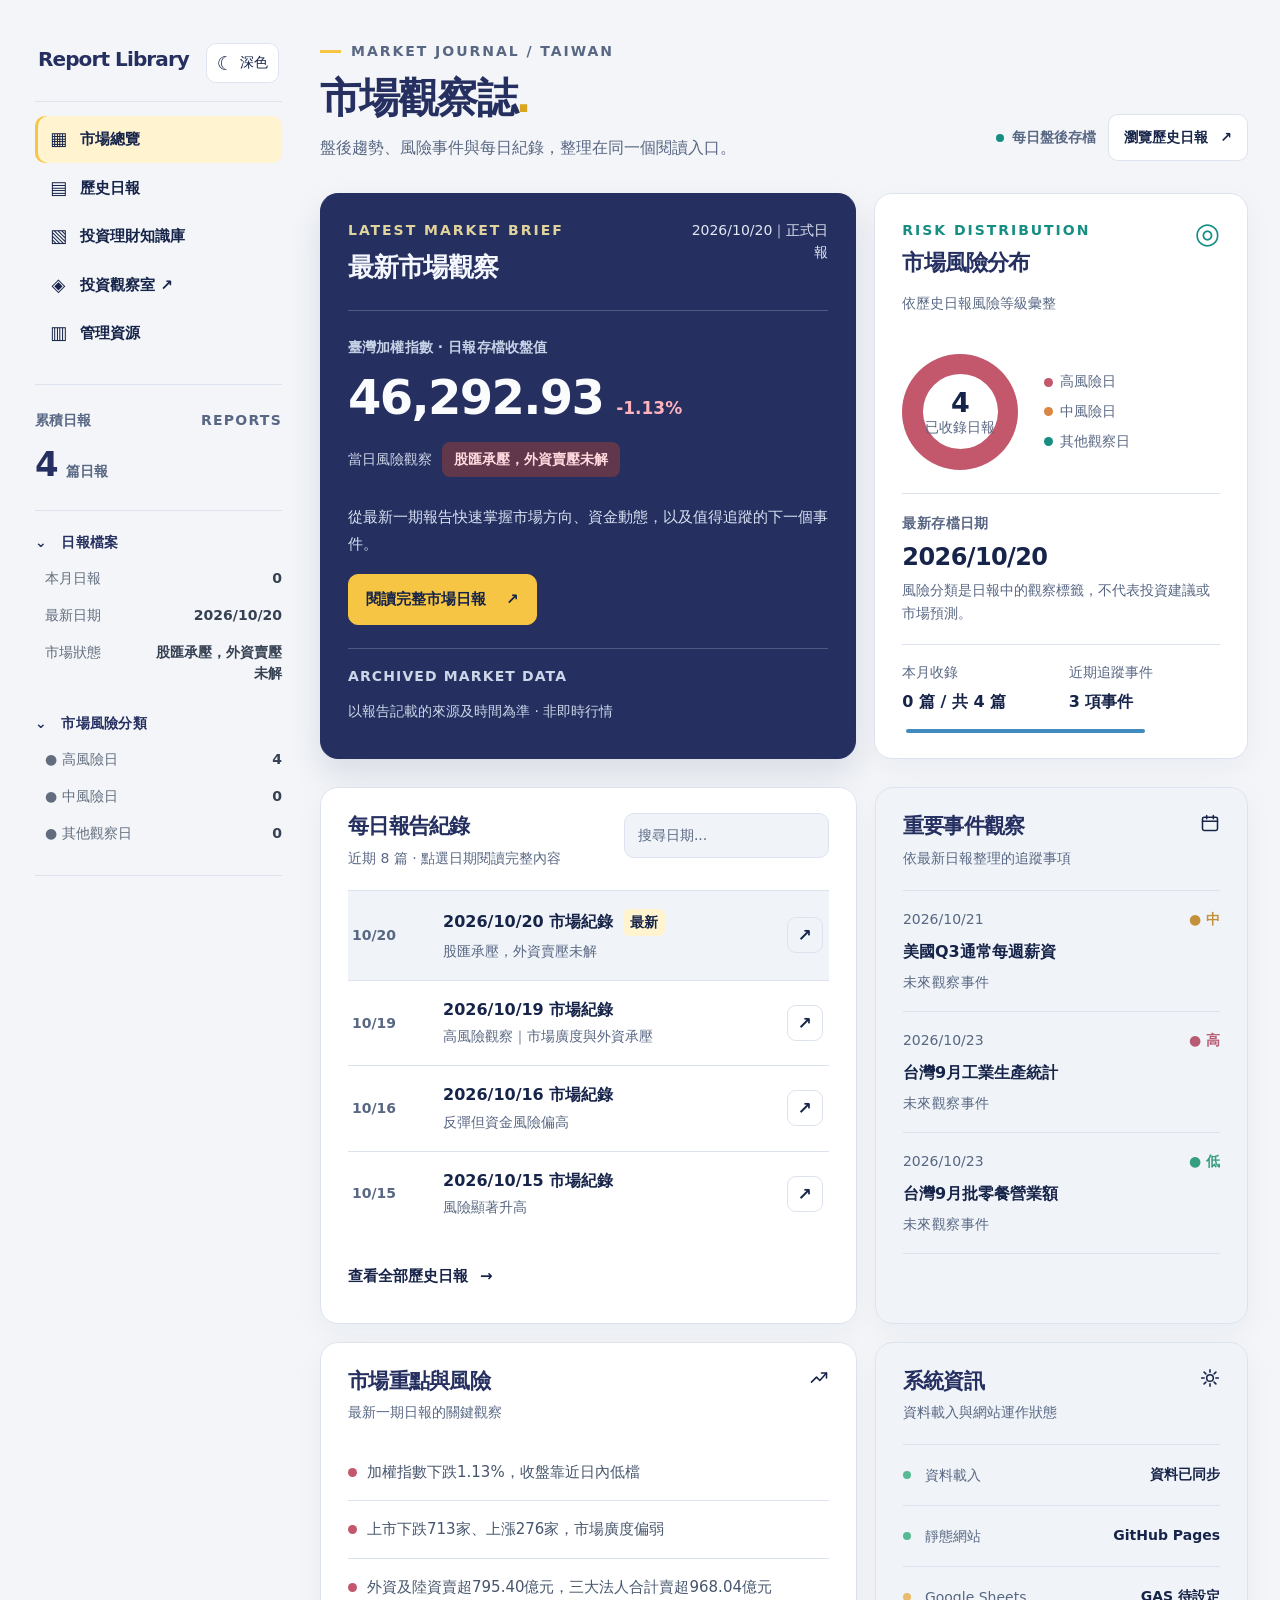
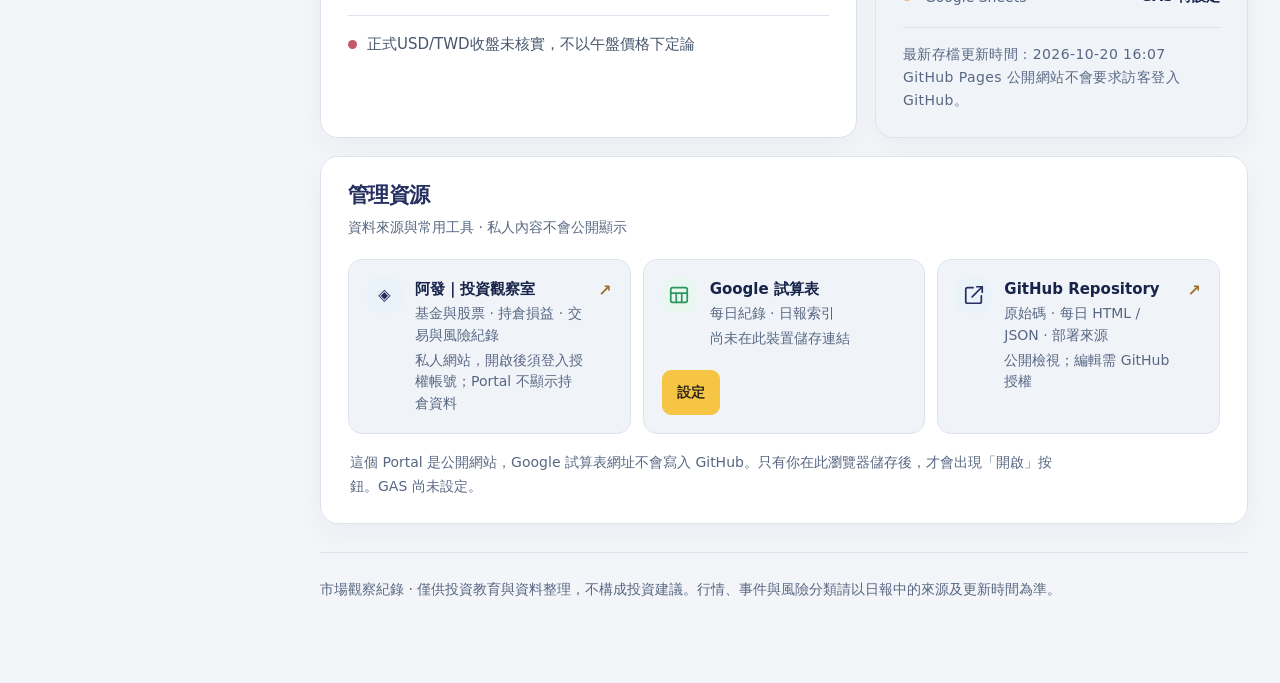
==== index.html @ 562a6d22 "design: refresh market portal homepage with Impeccable-inspired editorial UI" ====
<!doctype html>
<html lang="zh-Hant">
<head>
<meta charset="utf-8">
<meta name="viewport" content="width=device-width, initial-scale=1">
<meta name="theme-color" content="#F5F7FA">
<title>Market Journal｜市場觀察紀錄</title>
<meta name="description" content="每日市場資訊入口網站，快速閱讀最新日報、歷史市場紀錄、風險摘要與重要事件。">
<script src="./assets/theme.js"></script>
<link rel="stylesheet" href="./assets/dashboard.css">
<link rel="stylesheet" href="./assets/portal-impeccable.css">
</head>
<body>
<a class="skip-link" href="#dashboard">跳至主要內容</a>
<div class="page-wrap"><div class="shell">
  <nav class="rail" aria-label="主要導覽">
    <a class="brand-mark" href="./index.html" title="市場觀察紀錄" aria-label="返回入口首頁">↗</a>
    <div class="rail-links">
      <a class="current" href="#dashboard" title="總覽" aria-label="總覽"><svg class="ico" viewBox="0 0 24 24" aria-hidden="true"><rect x="3" y="3" width="7" height="7" rx="1"/><rect x="14" y="3" width="7" height="7" rx="1"/><rect x="3" y="14" width="7" height="7" rx="1"/><rect x="14" y="14" width="7" height="7" rx="1"/></svg></a>
      <a href="./archive.html" title="歷史日報" aria-label="歷史日報"><svg class="ico" viewBox="0 0 24 24" aria-hidden="true"><path d="M14 2H6a2 2 0 0 0-2 2v16a2 2 0 0 0 2 2h12a2 2 0 0 0 2-2V8Z"/><path d="M14 2v6h6M8 13h8M8 17h8"/></svg></a>
      <a href="./guide.html" title="投資理財知識庫" aria-label="投資理財知識庫"><svg class="ico" viewBox="0 0 24 24" aria-hidden="true"><path d="M12 7v14M3 18V5a2 2 0 0 1 2-2h3c1.6 0 3 .6 4 2 1-1.4 2.4-2 4-2h3a2 2 0 0 1 2 2v13h-5c-1.6 0-3 .6-4 2-1-1.4-2.4-2-4-2H3Z"/></svg></a>
      <a href="https://afa-investment-monitor.imeg0202.chatgpt.site" target="_blank" rel="noopener noreferrer" title="阿發｜投資觀察室（私人）" aria-label="管理資源"><svg class="ico" viewBox="0 0 24 24" aria-hidden="true"><rect x="3" y="4" width="18" height="16" rx="2"/><path d="M3 10h18M9 10v10M15 10v10"/></svg></a>
    </div>
    <div class="rail-end">
      <button type="button" class="theme-toggle" data-theme-toggle title="切換深色模式" aria-label="切換深色模式"><span class="theme-icon" aria-hidden="true">☾</span><span class="theme-label">深色</span></button>
    </div>
  </nav>
  <aside class="aside-card" aria-label="日報索引側欄">
    <div class="aside-header"><h2>Report Library</h2><button type="button" class="desktop-theme-toggle" data-theme-toggle aria-label="切換深色模式" title="切換深色模式"><span class="theme-icon" aria-hidden="true">☾</span><span class="theme-label">深色</span></button></div>
    <nav class="portal-aside-links" aria-label="入口快速導覽">
      <a href="./index.html" aria-current="page"><span aria-hidden="true">▦</span>市場總覽</a>
      <a href="./archive.html"><span aria-hidden="true">▤</span>歷史日報</a>
      <a href="./guide.html"><span aria-hidden="true">▧</span>投資理財知識庫</a>
      <a href="https://afa-investment-monitor.imeg0202.chatgpt.site" target="_blank" rel="noopener noreferrer"><span aria-hidden="true">◈</span>投資觀察室 ↗</a>
      <a href="#resources"><span aria-hidden="true">▥</span>管理資源</a>
    </nav>
    <div class="aside-kpi"><span>累積日報</span><span>REPORTS</span></div>
    <div class="aside-total"><span id="total-count">—</span><span class="aside-unit">篇日報</span></div>
    <hr class="line">
    <div class="tree-title">⌄　日報檔案</div>
    <div class="tree-sub"><span>本月日報</span><strong id="month-count">—</strong></div>
    <div class="tree-sub"><span>最新日期</span><strong id="last-report">—</strong></div>
    <div class="tree-sub"><span>市場狀態</span><strong id="risk-label">—</strong></div>
    <div class="tree-title">⌄　市場風險分類</div>
    <div class="tree-sub"><span>● 高風險日</span><strong id="high-count">—</strong></div>
    <div class="tree-sub"><span>● 中風險日</span><strong id="mid-count">—</strong></div>
    <div class="tree-sub"><span>● 其他觀察日</span><strong id="other-count">—</strong></div>

    <div class="aside-hint"><strong>閱讀提醒</strong><p>本站記錄每日盤後觀察，非即時報價。行情與事件請以報告註明的資料來源為準。</p></div>
  </aside>

  <main id="dashboard" class="content">
    <header class="content-top">
      <div class="page-intro">
        <div class="eyebrow"><span class="eyebrow-rule" aria-hidden="true"></span> MARKET JOURNAL / TAIWAN</div>
        <h1>市場觀察誌<span class="title-period" aria-hidden="true">.</span></h1>
        <p class="page-lede">盤後趨勢、風險事件與每日紀錄，整理在同一個閱讀入口。</p>
      </div>
      <div class="header-actions">
        <span class="archive-indicator"><span class="indicator-dot" aria-hidden="true"></span> 每日盤後存檔</span>
        <a class="header-archive" href="./archive.html">瀏覽歷史日報 <span aria-hidden="true">↗</span></a>
      </div>
    </header>
    <div class="summary-grid">
      <section class="panel top-panel feature-panel" aria-labelledby="heading-latest">
        <div class="feature-top">
          <div><div class="feature-kicker">LATEST MARKET BRIEF</div><h2 id="heading-latest">最新市場觀察</h2></div>
          <span class="feature-edition" id="snapshot-label">載入最新日報…</span>
        </div>
        <div class="feature-body">
          <div class="feature-market">
            <div class="snapshot-label">臺灣加權指數 · 日報存檔收盤值</div>
            <div class="index-line"><strong id="latest-taiex" class="num">—</strong><span id="latest-change" class="delta">—</span></div>
            <div class="feature-risk-row"><span class="feature-caption">當日風險觀察</span><span id="latest-risk" class="pill grey">載入中</span></div>
          </div>
          <div class="feature-action">
            <p class="feature-copy">從最新一期報告快速掌握市場方向、資金動態，以及值得追蹤的下一個事件。</p>
            <a id="latest-report-link" class="cta" href="./reports/2026-10-20.html">閱讀完整市場日報 <span aria-hidden="true">↗</span></a>
          </div>
        </div>
        <div class="feature-footer"><span>ARCHIVED MARKET DATA</span><span>以報告記載的來源及時間為準 · 非即時行情</span></div>
      </section>
      <section class="panel top-panel pulse-panel" aria-labelledby="heading-pulse">
        <div class="panel-top-row">
          <div><div class="section-kicker">RISK DISTRIBUTION</div><h2 id="heading-pulse">市場風險分布</h2><p class="panel-sub">依歷史日報風險等級彙整</p></div>
          <span class="pulse-symbol" aria-hidden="true">◎</span>
        </div>
        <div class="overview-layout">
          <div class="donut-container">
            <div id="donut" class="donut" role="img" aria-label="市場風險比例圓環圖"><div class="donut-hole"><span id="donut-total" class="donut-number">—</span><span class="donut-note">已收錄日報</span></div></div>
            <div class="legend">
              <div class="legend-item"><span class="dot d-high"></span> 高風險日</div>
              <div class="legend-item"><span class="dot d-medium"></span> 中風險日</div>
              <div class="legend-item"><span class="dot d-other"></span> 其他觀察日</div>
            </div>
          </div>
          <div class="overview-stat">
            <span class="small-label">最新存檔日期</span>
            <div class="stat-big" id="latest-date">—</div>
            <p class="stat-description">風險分類是日報中的觀察標籤，不代表投資建議或市場預測。</p>
          </div>
        </div>
        <div class="pulse-bottom">
          <div><span>本月收錄</span><strong id="month-count-foot">—</strong></div>
          <div><span>近期追蹤事件</span><strong id="event-count">—</strong></div>
        </div>
        <div class="visual-only-progress" aria-hidden="true"><span id="month-progress"></span><span id="event-progress"></span></div>
      </section>
    </div>
    <div class="section-grid">
      <section class="panel" id="history" aria-labelledby="heading-records">
        <div class="cards-title"><div><h2 id="heading-records">每日報告紀錄</h2><div class="panel-sub">近期 8 篇 · 點選日期閱讀完整內容</div></div><input id="search-report" class="search" type="search" placeholder="搜尋日期..." aria-label="搜尋日報"></div>
        <div id="records" class="records"><p class="empty">正在載入每日紀錄…</p></div>
        <a class="view-all-link" href="./archive.html">查看全部歷史日報 <span aria-hidden="true">→</span></a>
      </section>
      <section class="panel" id="events" aria-labelledby="heading-events">
        <div class="cards-title"><div><h2 id="heading-events">重要事件觀察</h2><div class="panel-sub">依最新日報整理的追蹤事項</div></div><svg class="ico" viewBox="0 0 24 24" aria-hidden="true"><rect x="3" y="5" width="18" height="16" rx="2"/><path d="M16 3v4M8 3v4M3 10h18"/></svg></div>
        <div id="event-list" class="event-cards"><p class="empty">載入事件日曆中...</p></div>
      </section>
    </div>
    <div class="section-grid">
      <section class="panel" id="risks">
        <div class="cards-title"><div><h2>市場重點與風險</h2><div class="panel-sub">最新一期日報的關鍵觀察</div></div><svg class="ico" viewBox="0 0 24 24" aria-hidden="true"><path d="M3 17l6-6 4 4 8-9"/><path d="M15 6h6v6"/></svg></div>
        <ul class="risk-list" id="risk-list"><li><span class="bullet"></span><span>正在載入今日觀察...</span></li></ul>
        
      </section>
      <section class="panel" id="system">
        <div class="cards-title"><div><h2>系統資訊</h2><div class="panel-sub">資料載入與網站運作狀態</div></div><svg class="ico" viewBox="0 0 24 24" aria-hidden="true"><circle cx="12" cy="12" r="4"/><path d="M12 2v3M12 19v3M4.9 4.9l2.2 2.2M16.9 16.9l2.2 2.2M2 12h3M19 12h3M4.9 19.1l2.2-2.2M16.9 7.1l2.2-2.2"/></svg></div>
        <div class="sys-card">
          <div class="sys-item"><span class="status-dot warn" id="status-dot"></span><span>資料載入</span><strong id="feed-status">連線中</strong></div>
          <div class="sys-item"><span class="status-dot"></span><span>靜態網站</span><strong>GitHub Pages</strong></div>
          <div class="sys-item"><span class="status-dot warn"></span><span>Google Sheets</span><strong>GAS 待設定</strong></div>
        </div>
        <p class="small-label" style="margin:15px 0 0">最新存檔更新時間：<span id="data-asof">—</span><br>GitHub Pages 公開網站不會要求訪客登入 GitHub。</p>
      </section>
    </div>
    <section class="panel resources-panel" id="resources" aria-labelledby="heading-resources">
      <div class="cards-title">
        <div><h2 id="heading-resources">管理資源</h2><div class="panel-sub">資料來源與常用工具 · 私人內容不會公開顯示</div></div>
      </div>
      <div class="resource-grid">
        <a class="resource-item" href="https://afa-investment-monitor.imeg0202.chatgpt.site" target="_blank" rel="noopener noreferrer" aria-label="開啟阿發投資觀察室，私人網站需登入">
          <span class="resource-mark github-mark" aria-hidden="true">◈</span>
          <span class="resource-body"><strong>阿發｜投資觀察室</strong><small>基金與股票 · 持倉損益 · 交易與風險紀錄</small><em>私人網站，開啟後須登入授權帳號；Portal 不顯示持倉資料</em></span>
          <span class="resource-arrow" aria-hidden="true">↗</span>
        </a>
        <div class="resource-item sheet-resource">
          <span class="resource-mark sheet-mark"><svg class="ico" viewBox="0 0 24 24" aria-hidden="true"><rect x="3" y="4" width="18" height="16" rx="2"/><path d="M3 10h18M9 10v10M15 10v10"/></svg></span>
          <span class="resource-body"><strong>Google 試算表</strong><small>每日紀錄 · 日報索引</small><em id="sheet-state">尚未在此裝置儲存連結</em></span>
          <span class="resource-commands">
            <a id="sheet-open" href="#" class="resource-btn" target="_blank" rel="noopener noreferrer" hidden>開啟 ↗</a>
            <button type="button" id="sheet-setup" class="resource-btn resource-btn-light" aria-controls="sheet-settings" aria-expanded="false">設定</button>
          </span>
        </div>
        <a class="resource-item" href="https://github.com/imegh0202/tw-stock-daily" target="_blank" rel="noopener noreferrer">
          <span class="resource-mark github-mark"><svg class="ico" viewBox="0 0 24 24" aria-hidden="true"><path d="M15 3h6v6M10 14L21 3"/><path d="M20 13v6a2 2 0 0 1-2 2H5a2 2 0 0 1-2-2V6a2 2 0 0 1 2-2h6"/></svg></span>
          <span class="resource-body"><strong>GitHub Repository</strong><small>原始碼 · 每日 HTML / JSON · 部署來源</small><em>公開檢視；編輯需 GitHub 授權</em></span>
          <span class="resource-arrow">↗</span>
        </a>
      </div>
      <div class="resource-form" id="sheet-settings" hidden>
        <label for="sheet-link-input">Google 試算表連結</label>
        <input type="url" id="sheet-link-input" placeholder="貼上 https://docs.google.com/spreadsheets/d/..." autocomplete="off" inputmode="url">
        <div class="resource-form-actions">
          <button type="button" id="sheet-save">儲存到此瀏覽器</button>
          <button type="button" id="sheet-clear">清除此裝置的連結</button>
        </div>
        <p id="sheet-message" role="status">連結只保存在此瀏覽器，不寫入 GitHub；其他裝置需自行設定。</p>
      </div>
      <p class="resource-note">這個 Portal 是公開網站，Google 試算表網址不會寫入 GitHub。只有你在此瀏覽器儲存後，才會出現「開啟」按鈕。GAS 尚未設定。</p>
    </section>
    <footer class="foot">市場觀察紀錄 · 僅供投資教育與資料整理，不構成投資建議。行情、事件與風險分類請以日報中的來源及更新時間為準。</footer>
  </main>
</div></div>
<script src="./assets/dashboard.js" defer></script>
</body></html>
---- assets/dashboard.css ----
:root{color-scheme:light;--page:#f3f5f8;--card:#fff;--border:#e6e9ef;--text:#263047;--muted:#7b8798;--accent:#F6C543;--accent-soft:#FFF4CF;--mint:#b9e8cf;--blue:#83ced9;--gold:#e8bb76;--red:#b75b73;--shadow:0 2px 10px rgba(32,43,66,.035)}
*{box-sizing:border-box}
html{scroll-behavior:smooth}
body{margin:0;background:var(--page);color:var(--text);font-family:Inter,"Noto Sans TC","PingFang TC","Microsoft JhengHei",system-ui,sans-serif;font-size:14px;line-height:1.55}
a{text-decoration:none;color:inherit}button,input{font:inherit}button{cursor:pointer}
.page-wrap{max-width:1600px;margin:0 auto;min-height:100vh;background:#f4f6f8;border-left:1px solid #e9edf2;border-right:1px solid #e9edf2}
.shell{min-height:100vh;display:grid;grid-template-columns:62px 260px minmax(0,1fr);gap:16px;padding:16px 20px 22px 0}
.rail{position:sticky;top:16px;align-self:start;height:calc(100vh - 32px);background:#fff;border-right:1px solid var(--border);display:flex;align-items:center;flex-direction:column;padding:4px 0 14px;gap:20px}
.brand-mark{background:#F6C543;width:36px;height:36px;border-radius:9px;display:grid;place-items:center;color:#fff;font-size:24px;font-weight:800;box-shadow:0 5px 15px rgba(246,197,67,.21)}
.rail-links{display:flex;flex-direction:column;gap:8px;width:100%;align-items:center}
.rail-links a,.rail-end a{width:38px;height:38px;border-radius:9px;display:flex;align-items:center;justify-content:center;color:#7c8797;transition:.17s}
.rail-links a:hover,.rail-end a:hover{background:#FFF5D8;color:var(--accent-ink)}
.rail-links a.current{background:var(--accent-soft);color:var(--accent-ink);border-left:3px solid var(--accent);border-radius:0 9px 9px 0}
.rail-end{margin-top:auto}
.ico{width:20px;height:20px;stroke:currentColor;fill:none;stroke-width:1.85;stroke-linecap:round;stroke-linejoin:round}
.aside-card,.panel{background:var(--card);border:1px solid var(--border);border-radius:16px;box-shadow:var(--shadow)}
.aside-card{padding:23px 20px;min-width:0;align-self:start;position:sticky;top:16px;min-height:calc(100vh - 38px)}
.aside-header{display:flex;align-items:center;justify-content:space-between;margin-bottom:20px}
.aside-header h2{font-size:19px;font-weight:650;margin:0;letter-spacing:-.5px}
.mini-action{color:var(--accent-ink);display:flex;gap:5px;align-items:center;font-size:14px;font-weight:750}
.mini-action svg{width:15px;height:15px}
.aside-kpi{display:flex;justify-content:space-between;align-items:baseline;font-size:14px;font-weight:750;margin-bottom:8px}
.aside-total{font-size:24px;font-weight:780;letter-spacing:-.6px;margin:0 0 16px}
.line{border:0;border-top:1px solid #eff1f4;margin:16px 0}
.tree-title{font-size:14px;font-weight:760;margin:16px 0 9px;display:flex;align-items:center;gap:7px}
.tree-sub{display:flex;align-items:center;justify-content:space-between;color:#616d7e;font-size:14px;padding:6px 0 6px 15px;gap:7px}
.tree-sub strong{font-size:14px;color:#364153;font-weight:650}
.tree-secondary{color:#8b96a5}
.aside-hint{margin-top:22px;background:#f8f9fe;border:1px solid #ebecf6;border-radius:11px;padding:14px;font-size:14px}
.aside-hint strong{display:block;margin-bottom:5px}
.aside-hint p{margin:0 0 10px;color:var(--muted)}
.aside-hint a{color:var(--accent-ink);font-weight:730}
.small-label{font-size:14px;color:var(--muted);letter-spacing:.03em}
.content{min-width:0;max-width:1250px;padding:2px 0 35px}
.content-top{display:flex;align-items:center;justify-content:space-between;gap:10px;margin-bottom:15px;flex-wrap:wrap}
.eyebrow{font-size:14px;color:var(--muted);font-weight:600}
.content-top h1{margin:3px 0 0;font-size:24px;font-weight:710;letter-spacing:-.75px;line-height:1.15}
.top-tools{display:flex;gap:9px;align-items:center}
.top-tools a{border:1px solid var(--border);background:white;border-radius:10px;padding:8px 12px;color:#48536a;font-weight:650;font-size:14px}
.top-tools .primary-link{background:var(--accent);border-color:var(--accent-ink);color:white}
.panel{padding:20px;min-width:0}
.panel h2{font-size:18px;margin:0 0 3px;line-height:1.3;font-weight:680;letter-spacing:-.3px}
.panel-sub{font-size:14px;color:var(--muted)}
.top-panel{min-height:256px}
.overview-layout{display:grid;grid-template-columns:minmax(0,1fr) minmax(235px,.9fr);gap:18px;align-items:center;margin-top:18px}
.donut-container{display:flex;align-items:center;justify-content:center;gap:20px}
.donut{width:142px;height:142px;flex:0 0 142px;border-radius:50%;background:conic-gradient(var(--risk-high) 0 0%,var(--risk-other) 0 100%);display:grid;place-items:center}
.donut-hole{width:91px;height:91px;border-radius:50%;background:#fff;display:grid;place-content:center;text-align:center}
.donut-number{font-size:25px;font-weight:780;line-height:1.2}
.donut-note{font-size:14px;color:var(--muted)}
.legend{display:flex;flex-direction:column;gap:10px;min-width:100px}
.legend-item{font-size:14px;color:#606b7f;display:flex;align-items:center;gap:7px}
.dot{width:9px;height:9px;border-radius:100%;display:inline-block;flex:none}
.d-high{background:var(--risk-high)}.d-other{background:var(--risk-other)}.d-medium{background:var(--risk-mid)}
.overview-stat{border-left:1px solid var(--border);padding-left:22px}
.overview-stat .small-label{font-weight:650}
.stat-big{font-weight:790;font-size:34px;line-height:1.27;letter-spacing:-.6px;margin:7px 0}
.stat-description{color:#546176;font-size:14px;margin-bottom:13px}
.pill{display:inline-flex;align-items:center;gap:5px;padding:5px 10px;border-radius:999px;background:#FFF5D8;color:#645018;font-size:14px;font-weight:700}
.pill.red{background:#fff0f1;color:#a84b65}.pill.yellow{background:#fff8e9;color:#a07525}.pill.green{background:#edf9f2;color:#348459}.pill.grey{background:#f1f3f5;color:#697586}
.panel-top-row{display:flex;justify-content:space-between;align-items:flex-start;gap:12px}
.bare-link{color:var(--accent-ink);font-weight:750;font-size:14px}
.summary-grid{display:grid;grid-template-columns:minmax(0,1.65fr) minmax(275px,1fr);gap:14px;margin-bottom:14px}
.section-grid{display:grid;grid-template-columns:minmax(0,1.15fr) minmax(300px,.85fr);gap:14px;margin-bottom:14px}
.snapshot{display:flex;align-items:end;justify-content:space-between;gap:12px;margin:18px 0 16px}
.snapshot-label{font-size:14px;color:#59667c;font-weight:750}
.snapshot .num{font-size:clamp(27px,3.2vw,43px);font-weight:790;letter-spacing:-.8px;line-height:1.1;margin:7px 0}
.snapshot .delta{font-size:14px;color:#ba5668;font-weight:720}
.snapshot .delta.up{color:#159d7b}
.latest-cta{display:flex;flex-direction:column;align-items:flex-end;gap:9px}
.cta{display:inline-flex;justify-content:center;align-items:center;gap:9px;background:var(--accent);color:#fff;border-radius:9px;padding:10px 15px;font-weight:760;font-size:14px;white-space:nowrap}
.cta:hover{background:#E6B332}
.ghost-link{font-size:14px;color:var(--muted)}
.quick-card{background:#fcfdfe;border:1px solid #eceff4;border-radius:10px;padding:13px}
.quick-card h3{font-size:14px;margin:0 0 6px;font-weight:780}
.quick-card .q-detail{font-size:14px;color:#5e6d80;margin:0}
.progress{width:100%;height:11px;border-radius:8px;overflow:hidden;background:#e6eef4;margin:13px 0 6px}
.progress > div{background:var(--blue);height:100%;border-radius:8px;width:0;transition:width .4s}
.progress.event>div{background:var(--info)}
.quick-foot{font-size:14px;color:var(--muted);text-align:right}
.quick-grid{display:grid;grid-template-columns:1fr 1fr;gap:11px;margin:18px 0}
.cards-title{display:flex;align-items:center;justify-content:space-between;gap:6px;margin-bottom:14px}
.cards-title h2{margin:0}
.event-cards{display:grid;grid-template-columns:1fr 1fr;gap:9px}
.event{border:1px solid #e9ecf0;border-radius:10px;padding:11px;min-height:114px}
.event-header{display:flex;justify-content:space-between;align-items:center;font-size:14px;color:var(--muted);gap:5px}
.event h3{font-size:14px;line-height:1.4;margin:11px 0 5px;font-weight:750}
.event-priority{font-size:14px;font-weight:700}
.event-priority.high{color:var(--red)}.event-priority.medium{color:#c3913c}.event-priority.low{color:#369e80}
.records{display:flex;flex-direction:column}
.record{display:grid;grid-template-columns:94px minmax(0,1fr) auto;align-items:center;gap:12px;padding:12px 0;border-bottom:1px solid #eef0f4}
.record:last-child{border:0}
.record-date{font-size:14px;color:#6d778a}
.record h3{font-size:14px;margin:0 0 3px;font-weight:760}
.record p{font-size:14px;margin:0;color:var(--muted)}
.record a{background:#FFF5D8;color:var(--accent-ink);padding:7px 10px;border-radius:7px;font-size:14px;font-weight:740;white-space:nowrap}
.record a:hover{background:#E4EEF7}
.search{border:1px solid #e5e9ee;border-radius:9px;background:#f9fafc;padding:9px 12px;max-width:220px;width:100%;font-size:14px}
.risk-list{list-style:none;padding:0;margin:16px 0 0}
.risk-list li{display:flex;gap:10px;margin:0;padding:11px 0;border-top:1px solid #edf0f4;font-size:14px;color:#47566d}
.risk-list li:first-child{border-top:0}
.risk-list .bullet{width:9px;height:9px;background:var(--accent);border-radius:50%;margin-top:6px;flex:none}
.sys-card{display:grid;grid-template-columns:repeat(3,1fr);gap:12px}
.sys-item{border:1px solid #e9edf2;border-radius:10px;padding:13px}
.sys-item strong{display:block;font-size:14px;margin-top:8px}
.sys-item span{font-size:14px;color:var(--muted)}
.status-dot{display:inline-block;border-radius:50%;width:8px;height:8px;background:#56ba92;margin-right:5px}
.status-dot.warn{background:#ebba6a}
.muted{color:var(--muted)}
.empty{font-size:14px;color:var(--muted);padding:20px 0}
.foot{font-size:14px;color:#8691a3;padding:12px 4px 0}
@media(max-width:1250px){.shell{grid-template-columns:55px 220px minmax(0,1fr);gap:12px;padding-right:12px}.aside-card{padding:19px 15px}.overview-layout{grid-template-columns:1fr}.overview-stat{border-left:0;border-top:1px solid var(--border);padding:12px 0 0}.donut-container{justify-content:flex-start}}
@media(max-width:1020px){.shell{grid-template-columns:55px minmax(0,1fr)}.aside-card{display:none}.overview-layout{grid-template-columns:minmax(0,1fr) minmax(210px,.8fr)}.overview-stat{border-left:1px solid var(--border);border-top:0;padding:0 0 0 15px}}
@media(max-width:700px){.shell{display:flex;flex-direction:column;padding:12px 12px 80px}.rail{position:fixed;z-index:9;top:auto;bottom:0;left:0;width:100%;height:62px;border-top:1px solid var(--border);border-right:0;flex-direction:row;justify-content:center;padding:6px;gap:10px}.brand-mark,.rail-end{display:none}.rail-links{flex-direction:row;justify-content:space-around}.rail-links a{width:42px;height:42px}.rail-links a.current{border-left:0;border-bottom:3px solid var(--accent);border-radius:9px 9px 0 0}.content-top h1{font-size:22px}.summary-grid,.section-grid{grid-template-columns:1fr}.overview-layout{grid-template-columns:1fr}.overview-stat{border-left:0;border-top:1px solid var(--border);padding:12px 0 0}.snapshot{align-items:flex-start}.snapshot .num{font-size:34px}.quick-grid{margin-top:12px}.panel{padding:17px}.sys-card{grid-template-columns:1fr 1fr}.top-tools a{padding:7px 9px;font-size:14px}}
@media(max-width:430px){.donut{width:120px;height:120px;flex-basis:120px}.donut-hole{width:77px;height:77px}.event-cards{grid-template-columns:1fr 1fr}.event{padding:9px}.record{grid-template-columns:75px minmax(0,1fr);gap:8px}.record a{grid-column:2;width:fit-content}.top-tools{width:100%}.top-tools a{flex:1;text-align:center}.snapshot{flex-direction:column;gap:14px}.latest-cta{align-items:flex-start}.sys-card{grid-template-columns:1fr}}
@media(prefers-reduced-motion:reduce){*,*::before,*::after{scroll-behavior:auto;transition:none!important}}


/* Utility navigation and resource links */
.rail-end{display:flex;align-items:center;justify-content:center}
.rail-end .theme-toggle{display:flex;align-items:center;justify-content:center;flex-direction:column;gap:0;background:transparent;border:0;border-radius:10px;width:44px;min-height:47px;padding:4px 2px;color:#717b90}
.theme-toggle:hover,.theme-toggle:focus-visible{background:var(--accent-soft);color:var(--accent-ink);outline-offset:3px}
.theme-icon{font-size:23px;line-height:1}
.theme-label{font-size:14px;line-height:1.25;white-space:nowrap}
.resource-grid{display:grid;grid-template-columns:1fr 1fr;gap:12px;margin-top:17px}
.resource-item{display:flex;align-items:center;gap:13px;min-width:0;background:#fbfcff;border:1px solid #e8ecf2;border-radius:13px;padding:15px 14px;transition:background .2s,border-color .2s}
.resource-item:hover,.resource-item:focus-visible{border-color:#E6B332;background:#F1F7FC}
.resource-mark{display:grid;place-items:center;width:42px;height:42px;flex:0 0 42px;border-radius:11px}
.resource-mark .ico{width:22px;height:22px}
.sheet-mark{background:#e8f7ef;color:#2b9660}.github-mark{background:#EAF2FA;color:#252F60}
.resource-body{display:flex;flex-direction:column;gap:3px;min-width:0}
.resource-body strong{font-size:14px}
.resource-body small{font-size:14px;color:#65738a}
.resource-body em{font-style:normal;font-size:14px;color:#7e8a9c}
.resource-arrow{margin-left:auto;color:var(--accent-ink);font-weight:700;font-size:16px}
.resource-note{margin:12px 2px 0;color:var(--muted);font-size:14px}
:root[data-theme="dark"]{
 color-scheme:dark;
 --page:#0e1420;--card:#182335;--border:#334156;--text:#e9eff8;--muted:#a8b5c9;
 --accent:#F6C543;--accent-soft:#453B24;--mint:#62b79b;--blue:#6dadbf;--gold:#d7aa66;--red:#e797a4;--shadow:0 3px 15px rgba(0,0,0,.16)
}
[data-theme="dark"] body,[data-theme="dark"] .page-wrap{background:var(--page);color:var(--text)}
[data-theme="dark"] .page-wrap{border-color:var(--border)}
[data-theme="dark"] .rail{background:#171f2f;border-color:var(--border)}
[data-theme="dark"] .rail-links a,[data-theme="dark"] .rail-end a,[data-theme="dark"] .rail-end button{color:#b4bfd0}
[data-theme="dark"] .rail-links a:hover,[data-theme="dark"] .rail-end a:hover,[data-theme="dark"] .rail-end button:hover{background:#2e2a4d;color:#F6C543}
[data-theme="dark"] .rail-links a.current{background:var(--accent-soft);color:var(--accent-ink)}
[data-theme="dark"] .brand-mark{background:#F6C543}
[data-theme="dark"] .line{border-color:var(--border)}
[data-theme="dark"] .tree-sub,[data-theme="dark"] .stat-description,[data-theme="dark"] .snapshot-label,
[data-theme="dark"] .quick-card .q-detail,[data-theme="dark"] .legend-item,[data-theme="dark"] .risk-list li{color:#b1bdd0}
[data-theme="dark"] .tree-sub strong{color:#e4eaf4}
[data-theme="dark"] .aside-hint{background:#202b3d;border-color:var(--border)}
[data-theme="dark"] .top-tools a{background:#243146;color:#e9edf8;border-color:var(--border)}
[data-theme="dark"] .top-tools a.primary-link{background:#F6C543;color:#fff;border-color:#F6C543}
[data-theme="dark"] .donut-hole{background:var(--card)}
[data-theme="dark"] .pill{background:#313D78;color:#FBE29D}
[data-theme="dark"] .pill.red{background:#482c3c;color:#ffa5bc}
[data-theme="dark"] .pill.yellow{background:#493b28;color:#f7cd87}
[data-theme="dark"] .pill.green{background:#224637;color:#8de1b6}
[data-theme="dark"] .pill.grey{background:#2a3446;color:#c7d1df}
[data-theme="dark"] .snapshot .delta{color:#f29aae}
[data-theme="dark"] .snapshot .delta.up{color:#61d5b0}
[data-theme="dark"] .cta{background:#F6C543;color:white}
[data-theme="dark"] .cta:hover{background:#E6B332}
[data-theme="dark"] .quick-card{background:#1e2b3d;border-color:var(--border)}
[data-theme="dark"] .progress{background:#334158}
[data-theme="dark"] .event{border-color:var(--border)}
[data-theme="dark"] .event-priority.medium{color:#f0c17b}
[data-theme="dark"] .event-priority.low{color:#81d5b6}
[data-theme="dark"] .record{border-color:var(--border)}
[data-theme="dark"] .record-date,[data-theme="dark"] .record p{color:#acb9cc}
[data-theme="dark"] .record a{background:#384763;color:#FBE29D}
[data-theme="dark"] .record a:hover{background:#384763}
[data-theme="dark"] .search{background:#222e40;color:var(--text);border-color:var(--border)}
[data-theme="dark"] .search::placeholder{color:#9aaac0}
[data-theme="dark"] .risk-list li{border-color:var(--border)}
[data-theme="dark"] .sys-item{border-color:var(--border)}
[data-theme="dark"] .resource-item{background:#202c3e;border-color:var(--border)}
[data-theme="dark"] .resource-item:hover{background:#293957;border-color:#E6B332}
[data-theme="dark"] .resource-body small,[data-theme="dark"] .resource-body em{color:#abb8c9}
[data-theme="dark"] .sheet-mark{background:#204537;color:#8bddae}
[data-theme="dark"] .github-mark{background:#293957;color:#BFCBE2}
[data-theme="dark"] .foot{color:#9ba9bd}
[data-theme="dark"] .small-label{color:var(--muted)}
@media(max-width:700px){
 .rail{justify-content:space-around}
 .rail-links{flex:1;justify-content:space-evenly}
 .rail-end{display:flex!important;margin-top:0;flex:0 0 58px}
 .rail-end .theme-toggle{width:51px;min-height:52px}
 .resource-grid{grid-template-columns:1fr}
}

/* Local-only Google Sheets shortcut: private spreadsheet URLs do not live in the public repo. */
.resource-commands{margin-left:auto;display:flex;flex-direction:column;gap:6px;align-items:flex-end}
.resource-btn{border:0;border-radius:8px;padding:7px 11px;background:var(--accent);color:#fff;font-size:14px;font-weight:750;white-space:nowrap;cursor:pointer}
.resource-btn-light{background:var(--accent-soft);color:var(--accent-ink)}
.resource-btn:hover{opacity:.88}
.resource-form{margin-top:12px;padding:16px;background:var(--card);border:1px dashed var(--border);border-radius:11px}
.resource-form[hidden],.resource-btn[hidden]{display:none!important}
.resource-form label{display:block;font-weight:700;font-size:14px;margin-bottom:7px}
.resource-form input{width:100%;padding:10px 12px;border-radius:8px;border:1px solid var(--border);background:var(--card);color:var(--text);font-size:14px}
.resource-form-actions{display:flex;gap:8px;flex-wrap:wrap;margin:11px 0 7px}
.resource-form-actions button{font:inherit;font-size:14px;font-weight:700;padding:8px 12px;border-radius:8px;background:var(--accent);color:white;border:0;cursor:pointer}
.resource-form-actions button+button{background:var(--accent-soft);color:var(--accent-ink)}
.resource-form p{margin:7px 0 0;color:var(--muted);font-size:14px}
:root[data-theme="dark"] .resource-btn-light,:root[data-theme="dark"] .resource-form-actions button+button{background:#453B24;color:#FBE29D}


/* Portal V1.3 — clearer 14px text and warm gold actions */
:root{
  --action-bg:#F6C543;
  --action-hover:#E6B332;
  --action-text:#332B1C;
  --action-soft:#FFF4CF;
  --action-outline:#CCA12F;
}
:root[data-theme="dark"]{
  --action-bg:#F6C543;
  --action-hover:#E6B332;
  --action-text:#302816;
  --action-soft:#453B24;
  --action-outline:#E4B640;
}
body{font-size:16px;line-height:1.65}
.aside-card{max-height:calc(100vh - 32px);overflow-y:auto;scrollbar-width:thin}
.content-top h1{font-size:28px}
.panel h2{font-size:20px}
.aside-header h2{font-size:21px}
.panel-sub,.eyebrow,.aside-kpi,.tree-title,.tree-sub,.tree-sub strong,
.aside-hint,.aside-hint p,.aside-hint strong,.small-label,.donut-note,
.legend-item,.overview-stat .small-label,.stat-description,.pill,
.snapshot-label,.snapshot .delta,.quick-card h3,.quick-card .q-detail,
.quick-foot,.event-header,.event-priority,.event .small-label,
.search,.risk-list li,.sys-item strong,.sys-item span,.resource-body small,
.resource-body em,.resource-form label,.resource-form input,
.resource-form-actions button,.resource-form p,.resource-note,
.theme-label,.top-tools a,.cta,.resource-btn,.ghost-link,.empty,.foot,
.rail-links a,.record-date,.record-status{font-size:14px}
.event h3{font-size:15px}
.resource-body strong{font-size:16px}
.top-tools a,.cta,.resource-btn,.resource-form-actions button{font-weight:760}
.aside-hint{line-height:1.55}
.aside-total{font-size:28px}
.aside-total span{font-size:14px!important}
.stat-big{font-size:clamp(26px,2.5vw,32px)}
.legend{min-width:124px}
.legend-item{line-height:1.3}
.brand-mark,
:root[data-theme="dark"] .brand-mark{
  background:var(--action-bg);color:var(--action-text);
  box-shadow:0 5px 15px rgba(198,160,68,.13)
}
.rail-links a.current,
:root[data-theme="dark"] .rail-links a.current{
  background:var(--action-bg);color:var(--action-text);border-left-color:var(--action-outline)
}
.rail-links a:hover,.rail-links a:focus-visible,
.rail-end .theme-toggle:hover,.rail-end .theme-toggle:focus-visible,
:root[data-theme="dark"] .rail-links a:hover,
:root[data-theme="dark"] .rail-end .theme-toggle:hover{
  background:var(--action-soft);color:var(--text)
}
.top-tools a{background:var(--card);color:var(--text);border-color:var(--border)}
.top-tools a:hover,.top-tools a:focus-visible{background:var(--action-soft);border-color:var(--action-outline)}
.cta,.top-tools a.primary-link,.resource-btn,
.resource-form-actions button,
:root[data-theme="dark"] .cta,
:root[data-theme="dark"] .top-tools a.primary-link{
  background:var(--action-bg);color:var(--action-text);border-color:var(--action-bg)
}
.cta:hover,.cta:focus-visible,
.resource-btn:hover,.resource-btn:focus-visible,
.resource-form-actions button:hover,.resource-form-actions button:focus-visible,
:root[data-theme="dark"] .cta:hover{
  background:var(--action-hover);color:var(--action-text);opacity:1
}
.resource-btn-light,
.resource-form-actions button+button,
:root[data-theme="dark"] .resource-btn-light,
:root[data-theme="dark"] .resource-form-actions button+button{
  background:var(--action-soft);color:var(--text);border:1px solid var(--action-outline)
}
.resource-arrow{color:#9A742A}
:root[data-theme="dark"] .resource-arrow{color:var(--action-bg)}
.resource-item:hover,.resource-item:focus-visible,
:root[data-theme="dark"] .resource-item:hover{
  border-color:var(--action-outline);background:var(--action-soft)
}
.search:focus-visible,.resource-form input:focus-visible{
  outline:2px solid var(--action-outline);outline-offset:2px
}
.record{
  grid-template-columns:78px minmax(0,1fr) auto;
  border-radius:9px;
  padding:14px 9px;
  min-height:72px;
  transition:background .2s
}
.record:hover,.record:focus-visible{background:var(--action-soft);outline-color:var(--action-outline)}
.record-detail{display:flex;flex-direction:column;min-width:0;gap:3px}
.record-title{font-size:15px;font-weight:750}
.record-status{color:var(--muted)}
.record-arrow{
  display:grid;place-items:center;flex:0 0 34px;width:34px;height:34px;
  border-radius:8px;background:var(--action-bg);color:var(--action-text);
  font-size:17px;font-weight:800
}
:root[data-theme="dark"] .record:hover,
:root[data-theme="dark"] .record:focus-visible{background:var(--action-soft)}
.theme-toggle .theme-label{font-size:14px}
.rail-end .theme-toggle{width:48px;min-height:51px}
@media(max-width:700px){
 .content-top h1{font-size:26px}
 .panel{padding:18px}
 .panel h2{font-size:19px}
 .record{grid-template-columns:64px minmax(0,1fr) 34px;gap:7px}
 .rail-links a.current{border-left:0;border-bottom:3px solid var(--action-outline);border-radius:9px 9px 0 0}
 :root[data-theme="dark"] .rail-links a.current{border-left:0;border-bottom:3px solid var(--action-outline);border-radius:9px 9px 0 0}
}
@media(max-width:430px){
 .donut-container{flex-wrap:wrap;justify-content:center}
 .legend{flex-direction:row;flex-wrap:wrap;justify-content:center;gap:8px 12px}
 .event-cards{grid-template-columns:1fr}
 .snapshot .num{font-size:30px}
 .record{grid-template-columns:62px minmax(0,1fr) 32px}
 .record-arrow{width:30px;height:30px}
 .top-tools a{font-size:14px}
}

/* Readability baseline (2026-10): all labels are >=14px, body reading text is 16px. */
.aside-header{flex-wrap:wrap;row-gap:5px}
.panel-sub,.stat-description,.risk-list li{line-height:1.65}
.stat-description,.risk-list li{font-size:15px}
.record-title,.event h3{font-size:16px}
.rail-end .theme-toggle{min-height:56px}
.theme-toggle .theme-label{font-size:14px}
@media(max-width:700px){
 .quick-grid{grid-template-columns:1fr}
 .top-tools{flex-wrap:wrap}
 .top-tools a{white-space:normal;line-height:1.45}
}
@media(max-width:530px){
 .overview-layout{grid-template-columns:1fr}
 .overview-stat{border-left:0;border-top:1px solid var(--border);padding:12px 0 0}
 .event-cards{grid-template-columns:1fr}
 .cards-title{align-items:flex-start;flex-wrap:wrap;gap:9px}
 .cards-title .search{max-width:none}
 .resource-commands{flex-wrap:wrap}
}

/* Portal 2026-10 — Research Dashboard palette adapted from HTML_Specification.
   Brand CTA: #F6C543. Navy + teal + ice blue + warm orange support hierarchy.
   Risk chart colours remain semantic (red / orange / teal). */
:root{
 --page:#F5F7FA;--card:#FFFFFF;--border:#DDE4EF;
 --text:#172449;--muted:#586783;
 --heading:#252F60;--navy:#252F60;--info:#438BBE;
 --teal:#178E83;--ice:#438BBE;--warm:#D88642;
 --accent:#F6C543;--accent-soft:#FFF4CF;--accent-ink:#705300;
 --mint:#178E83;--blue:#438BBE;--gold:#F6C543;--red:#B75B73;
 --risk-high:#C3576B;--risk-mid:#D88642;--risk-other:#178E83;
 --shadow:0 9px 30px rgba(32,52,91,.055);
}
:root[data-theme="dark"]{
 --page:#111827;--card:#202B49;--border:#344462;
 --text:#F4F7FF;--muted:#BFCBE2;--heading:#F4F7FF;--navy:#93B0EB;
 --accent:#F6C543;--accent-soft:#453B24;--accent-ink:#FFE4A3;
 --mint:#58C4B5;--blue:#72B4E2;--gold:#F6C543;--red:#E797A4;
 --teal:#58C4B5;--ice:#72B4E2;--warm:#E5A56C;--info:#72B4E2;
 --risk-high:#E797A4;--risk-mid:#E5A56C;--risk-other:#63C9B5;
 --shadow:0 10px 30px rgba(0,0,0,.20);
 --action-text:#172449;
}
.page-wrap,:root[data-theme="dark"] .page-wrap{background:var(--page)}
.panel,.aside-card{border-radius:22px;box-shadow:var(--shadow)}
.panel{padding:23px 24px}
.panel h2,.aside-header h2,.content-top h1{color:var(--heading)}
.content-top h1{font-size:clamp(28px,2.8vw,34px);font-weight:790}
.eyebrow{letter-spacing:.075em;color:var(--muted)}
.top-tools a,.cta,.resource-btn{font-size:15px}
.panel-sub,.stat-description{font-size:15px}
.rail{background:var(--card)}
.aside-card{padding:24px 20px}
.aside-header{align-items:start}
.aside-header h2{font-size:22px}
.aside-kpi,.tree-title{font-size:16px}
.tree-title{margin-top:18px;color:var(--heading);gap:8px}
.tree-sub{font-size:16px;line-height:1.6;gap:12px;padding:9px 0 9px 11px;align-items:flex-start}
.tree-sub span{min-width:0}
.tree-sub strong{font-size:16px;text-align:right;overflow-wrap:anywhere}
.aside-hint{padding:19px;border:1px solid var(--border);background:#F1F6FB;border-radius:16px;font-size:15px;line-height:1.7}
.aside-hint strong,.aside-hint p{font-size:15px}
:root[data-theme="dark"] .aside-hint{background:#19253E}
.panel{position:relative;overflow:hidden}
#dashboard .top-panel::before,
#dashboard #history::before,#dashboard #events::before,#dashboard #risks::before,
#dashboard #system::before,#dashboard #resources::before{
 content:"";position:absolute;top:0;left:0;right:0;height:4px;border-radius:22px 22px 0 0;background:var(--info)
}
#dashboard .top-panel:first-child::before{background:var(--navy)}
#dashboard .top-panel:last-child::before{background:var(--accent)}
#dashboard #history::before{background:var(--info)}
#dashboard #events::before{background:var(--warm)}
#dashboard #risks::before{background:var(--risk-high)}
#dashboard #system::before{background:var(--teal)}
#dashboard #resources::before{background:var(--accent)}
#dashboard .top-panel:first-child{background:linear-gradient(150deg,var(--card) 66%,rgba(67,139,190,.08))}
#dashboard .top-panel:last-child{background:linear-gradient(150deg,var(--card) 65%,rgba(246,197,67,.11))}
:root[data-theme="dark"] #dashboard .top-panel:first-child{background:linear-gradient(150deg,var(--card) 67%,rgba(67,139,190,.10))}
:root[data-theme="dark"] #dashboard .top-panel:last-child{background:linear-gradient(150deg,var(--card) 67%,rgba(246,197,67,.07))}
.quick-grid{gap:14px}
.quick-card{background:#F3F8FB;border:1px solid #DDEAF3;border-radius:15px;padding:17px 18px}
.quick-card:nth-child(2){background:#FFF8E6;border-color:#F1DFAD}
.quick-card h3{font-size:16px;color:var(--heading)}
.quick-card .q-detail{font-size:15px}
.quick-card .quick-foot{font-size:14px}
:root[data-theme="dark"] .quick-card{background:#1A3445;border-color:#33586D}
:root[data-theme="dark"] .quick-card:nth-child(2){background:#3C3425;border-color:#665631}
.sys-card{gap:12px}
.sys-item{background:#F3F8FB;border-radius:14px;padding:17px}
.sys-item:nth-child(2){background:#ECF8F5}
.sys-item:nth-child(3){background:#FFF8E6}
.sys-item strong{font-size:16px}
.sys-item span{font-size:14px}
:root[data-theme="dark"] .sys-item{background:#203C54}
:root[data-theme="dark"] .sys-item:nth-child(2){background:#1C3D3B}
:root[data-theme="dark"] .sys-item:nth-child(3){background:#3C3425}
.d-high{background:var(--risk-high)}.d-medium{background:var(--risk-mid)}.d-other{background:var(--risk-other)}
.progress.event>div{background:var(--info)}
.progress>div{background:var(--teal)}
.risk-list .bullet{background:var(--risk-high)}
.record:hover,.record:focus-visible{background:var(--accent-soft)}
.record-arrow{background:var(--accent);color:var(--action-text)}
.pill:not(.red):not(.yellow):not(.green):not(.grey){background:var(--accent-soft);color:var(--accent-ink)}
.top-tools a.primary-link,.cta,.resource-btn,.resource-form-actions button{
 background:var(--accent);border-color:var(--accent);color:var(--action-text)}
.top-tools a.primary-link:hover,.cta:hover,.resource-btn:hover{background:var(--action-hover);border-color:var(--action-hover);color:var(--action-text)}
.panel a:focus-visible,.aside-card a:focus-visible,.rail a:focus-visible,.kb-side-nav a:focus-visible{outline:3px solid var(--accent);outline-offset:3px}
.resource-item{border-radius:15px}
.resource-item:hover{border-color:var(--info);background:#F1F7FC}
.resource-item:nth-child(2):hover{border-color:var(--teal)}
:root[data-theme="dark"] .resource-item:hover{background:#273A56}
.portal-aside-links{display:grid;gap:7px;margin:16px 0 20px}
.portal-aside-links a{display:flex;align-items:center;gap:11px;padding:13px 14px;border-radius:12px;border:1px solid var(--border);font-size:16px;font-weight:700;line-height:1.5;transition:background .18s,border-color .18s}
.portal-aside-links a span{font-size:18px;line-height:1}
.portal-aside-links a[aria-current="page"]{background:var(--accent-soft);border-color:#E9CC76;color:var(--text)}
.portal-aside-links a:hover{background:var(--accent-soft);border-color:var(--accent)}
:root[data-theme="dark"] .portal-aside-links a[aria-current="page"]{border-color:#846C32}
:root[data-theme="dark"] .portal-aside-links a:hover{border-color:var(--accent)}
@media(min-width:1021px){.shell{grid-template-columns:62px 290px minmax(0,1fr)}}
@media(min-width:1021px) and (max-width:1250px){.shell{grid-template-columns:55px 268px minmax(0,1fr)}}
@media(max-width:820px){.panel{padding:20px}.panel h2{font-size:20px}}
@media(max-width:530px){.sys-card{grid-template-columns:1fr}.overview-layout{grid-template-columns:1fr}}

/* Focus rings must be visible on both white cards and dark cards. */
:root:not([data-theme="dark"]) .panel a:focus-visible,
:root:not([data-theme="dark"]) .aside-card a:focus-visible,
:root:not([data-theme="dark"]) .rail a:focus-visible{outline-color:#252F60}
:root[data-theme="dark"] .panel a:focus-visible,
:root[data-theme="dark"] .aside-card a:focus-visible,
:root[data-theme="dark"] .rail a:focus-visible{outline-color:#F6C543}


/* 2026-10: single navigation surface by viewport.
 * Desktop: labeled Report Library nav (theme button inside header).
 * Tablet/mobile: compact icon rail (sidebar hidden).
 * Prevent duplicate navigation chrome from appearing together. */
.desktop-theme-toggle{
  display:inline-flex;align-items:center;justify-content:center;gap:6px;flex:none;
  border:1px solid var(--border);background:var(--card);color:var(--text);
  border-radius:10px;padding:7px 10px;font:inherit;cursor:pointer;
}
.desktop-theme-toggle .theme-icon{font-size:19px;line-height:1}
.desktop-theme-toggle .theme-label{font-size:14px}
.desktop-theme-toggle:hover,.desktop-theme-toggle:focus-visible{
  background:var(--accent-soft);border-color:var(--accent);outline-offset:2px;
}
@media(min-width:1021px){
  .rail{display:none}
  .shell{grid-template-columns:290px minmax(0,1fr);padding:16px 20px;gap:18px}
  .aside-card{max-height:calc(100vh - 32px);overflow:auto}
}
@media(min-width:1021px) and (max-width:1250px){
  .shell{grid-template-columns:268px minmax(0,1fr);padding:16px 14px}
}
@media(max-width:1020px){
  .desktop-theme-toggle{display:none}
}
.record-heading{display:flex;align-items:center;gap:10px;flex-wrap:wrap}
.record-latest-tag{
  display:inline-flex;align-items:center;
  padding:2px 8px;border-radius:999px;
  font-size:14px;font-weight:750;
  background:var(--action-bg, #F3D68E);
  color:var(--action-text, #172449);
  border:1px solid rgba(98,75,25,.12)
}
:root[data-theme="dark"] .record-latest-tag{
  background:var(--action-bg, #F3D68E);
  color:var(--action-text, #172449);
}
.record-latest:hover{background:var(--accent-soft)}
---- assets/portal-impeccable.css ----
/* Portal editorial refresh — Impeccable-inspired audit / distill / layout / typeset.
   Loaded after dashboard.css; scoped to the homepage. No daily report styles changed. */
:root{
  --portal-paper:#f3f5f8;
  --portal-ink:#172449;
  --portal-navy:#252f60;
  --portal-gold:#f6c543;
  --portal-line:#dce3ee;
  --portal-subtle:#f0f4f9;
  --portal-surface:#fdfefe;
  --portal-space-xs:4px;
  --portal-space-sm:8px;
  --portal-space-md:12px;
  --portal-space-lg:16px;
  --portal-space-xl:24px;
  --portal-space-2xl:32px;
  --portal-space-3xl:48px;
  --portal-radius:18px;
  --portal-shadow:0 10px 30px rgba(32,52,91,.045);
}
:root[data-theme="dark"]{
  --portal-paper:#111827;
  --portal-ink:#f4f7ff;
  --portal-navy:#e5ecfc;
  --portal-line:#344462;
  --portal-subtle:#1b2942;
  --portal-surface:#202b49;
  --portal-shadow:0 12px 34px rgba(0,0,0,.12);
}
html{scroll-padding-top:22px}
body{background:var(--portal-paper);font-family:Inter,"Noto Sans TC","PingFang TC","Microsoft JhengHei",system-ui,-apple-system,sans-serif}
.skip-link{position:fixed;top:8px;left:8px;z-index:99;transform:translateY(-150%);padding:12px 18px;background:var(--portal-gold);color:#172449;border-radius:10px;font-weight:800}
.skip-link:focus{transform:translateY(0)}
.page-wrap{background:var(--portal-paper);border:0}
.shell{gap:26px}
.content{max-width:none;padding-top:22px}
.content-top{margin:0 0 32px;align-items:flex-end;gap:24px}
.page-intro{min-width:0}
.eyebrow{display:flex;align-items:center;gap:10px;color:var(--muted);font-size:14px;letter-spacing:.14em;font-weight:800}
.eyebrow-rule{width:21px;height:3px;background:var(--portal-gold);flex:none}
.content-top h1{font-size:clamp(30px,3.2vw,42px);letter-spacing:-.045em;line-height:1.24;margin:10px 0}
.title-period{color:#d9a61d}
.page-lede{margin:0;line-height:1.7;max-width:62ch;color:var(--muted);font-size:16px}
.header-actions{display:flex;flex-wrap:wrap;gap:12px;align-items:center;justify-content:flex-end}
.archive-indicator{display:inline-flex;gap:8px;align-items:center;white-space:nowrap;color:var(--muted);font-size:14px;font-weight:650}
.indicator-dot{width:8px;height:8px;border-radius:50%;background:#178e83}
.header-archive{display:inline-flex;align-items:center;gap:12px;border:1px solid var(--border);background:var(--card);border-radius:10px;padding:11px 15px;font-size:14px;font-weight:750;color:var(--text);min-height:44px}
.header-archive:hover,.header-archive:focus-visible{border-color:var(--portal-gold);background:var(--accent-soft)}
/* Navigation is quiet but unmistakable */
.aside-card{box-shadow:none;background:transparent;border:0;border-radius:0;padding:25px 3px 16px;max-height:calc(100vh - 32px)}
.aside-header{border-bottom:1px solid var(--portal-line);padding:0 3px 18px;margin-bottom:13px}
.aside-header h2{font-size:20px;letter-spacing:-.045em;color:var(--heading)}
.portal-aside-links{gap:2px;margin:14px 0 27px}
.portal-aside-links a{border:0;border-radius:10px;font-size:15px;font-weight:680;padding:12px 13px;min-height:46px;background:transparent}
.portal-aside-links a span{font-size:18px;width:21px;flex:none;text-align:center}
.portal-aside-links a[aria-current="page"]{background:var(--accent-soft);border:0;box-shadow:inset 3px 0 var(--portal-gold);color:var(--text)}
.portal-aside-links a:hover{background:var(--accent-soft);border:0}
.aside-kpi{border-top:1px solid var(--portal-line);padding-top:24px;color:var(--muted);font-size:14px;margin-bottom:4px}
.aside-kpi span:last-child{font-size:14px;letter-spacing:.09em;color:var(--muted)}
.aside-total{display:flex;align-items:baseline;gap:9px;font-size:34px;letter-spacing:-.045em;margin-bottom:17px;color:var(--heading)}
.aside-total span{font-size:inherit!important}
.aside-total .aside-unit{font-size:14px!important;letter-spacing:0;font-weight:650;color:var(--muted)}
.aside-card .line{border-color:var(--portal-line);margin:18px 0}
.tree-title{margin:20px 0 6px;font-size:14px;letter-spacing:.02em}
.tree-sub{font-size:14px;padding:8px 0 8px 10px;line-height:1.5}
.tree-sub strong{font-size:14px;max-width:57%}
.aside-hint{background:transparent!important;border:0;border-top:1px solid var(--portal-line);border-radius:0;padding:18px 2px;margin-top:23px}
.aside-hint strong{font-size:14px}
.aside-hint p{font-size:14px;line-height:1.75}
.desktop-theme-toggle{min-height:40px;border-radius:10px}
/* Intentional contrast: one prominent daily brief, everything else secondary */
.summary-grid{grid-template-columns:minmax(0,1.22fr) minmax(320px,.85fr);gap:18px;margin-bottom:28px}
.panel{border:1px solid var(--portal-line);box-shadow:var(--portal-shadow);background:var(--card);border-radius:var(--portal-radius);padding:25px 27px;overflow:visible}
#dashboard .top-panel::before,#dashboard #history::before,#dashboard #events::before,#dashboard #risks::before,#dashboard #system::before,#dashboard #resources::before{display:none}
.panel h2{font-weight:790;letter-spacing:-.035em;font-size:22px}
.panel-sub{font-size:14px;line-height:1.65}
.section-kicker,.feature-kicker{letter-spacing:.14em;font-size:14px;font-weight:750}
.feature-panel,.feature-panel:first-child{background:#252f60!important;color:#f5f7fe;border-color:#252f60;box-shadow:0 16px 32px rgba(37,47,96,.12)}
.feature-top{display:flex;justify-content:space-between;align-items:start;gap:18px;padding-bottom:25px;border-bottom:1px solid rgba(244,247,255,.20)}
.feature-kicker{color:#e1d39c;margin-bottom:9px}
.feature-panel h2{font-size:26px;color:#f5f7fe;margin:0}
.feature-edition{color:#e1e7f3;font-size:14px;text-align:right;line-height:1.6;max-width:150px}
.feature-body{padding:25px 0 23px;display:flex;flex-direction:column;justify-content:space-between;gap:27px}
.feature-market .snapshot-label{color:#c6d2e6;font-weight:650;font-size:14px;letter-spacing:.01em}
.index-line{display:flex;align-items:baseline;flex-wrap:wrap;gap:13px;margin:13px 0 20px}
.index-line .num{display:block;color:#fafbfd;font-size:clamp(32px,4vw,48px);line-height:1.05;letter-spacing:-.035em;font-weight:800;font-variant-numeric:tabular-nums}
.index-line .delta{color:#ffb3bc;font-size:17px;font-weight:760;white-space:nowrap;font-variant-numeric:tabular-nums}
.index-line .delta.up{color:#91e3c2}
.feature-risk-row{display:flex;flex-wrap:wrap;align-items:center;gap:10px}
.feature-caption{color:#d0d8ea;font-size:14px}
.feature-panel .pill{font-size:14px;border-radius:8px;padding:7px 12px;line-height:1.5;white-space:normal}
.feature-panel .pill.red{background:#60374b;color:#ffdadf}
.feature-panel .pill.yellow{background:#594b37;color:#ffe1af}
.feature-panel .pill.green{background:#254f4b;color:#a9f2d9}
.feature-panel .pill.grey{background:#3c496e;color:#e1e8f8}
.feature-action{display:flex;flex-direction:column;align-items:flex-start;gap:16px}
.feature-copy{max-width:54ch;margin:0;color:#d8e1f1;font-size:15px;line-height:1.8}
.feature-panel .cta{background:#f6c543;color:#172449;border:1px solid #f6c543;border-radius:10px;font-weight:780;font-size:15px;min-height:48px;padding:12px 17px;display:inline-flex;gap:20px;white-space:normal}
.feature-panel .cta:hover,.feature-panel .cta:focus-visible{background:#f9d876;border-color:#f9d876;color:#172449;transform:translateY(-1px)}
.feature-footer{display:flex;justify-content:space-between;gap:12px;flex-wrap:wrap;padding-top:16px;border-top:1px solid rgba(244,247,255,.20);font-size:14px;color:#cbd6e8}
.feature-footer span:first-child{font-weight:720;letter-spacing:.08em}
.pulse-panel,.pulse-panel:last-child{background:var(--card)!important;min-height:0}
.pulse-panel .panel-top-row{align-items:start}
.pulse-panel .section-kicker{color:var(--teal);margin-bottom:7px}
.pulse-panel h2{margin:0 0 7px}
.pulse-symbol{font-size:29px;line-height:1;color:var(--teal)}
.pulse-panel .overview-layout{grid-template-columns:1fr;gap:0;margin:15px 0 0;align-items:stretch}
.pulse-panel .donut-container{justify-content:flex-start;gap:26px;flex-wrap:nowrap;padding:10px 0 23px}
.pulse-panel .donut{width:116px;height:116px;flex-basis:116px}
.pulse-panel .donut-hole{width:75px;height:75px;background:var(--card)}
.pulse-panel .donut-number{font-size:27px;color:var(--text)}
.pulse-panel .donut-note{font-size:14px;line-height:1.25}
.pulse-panel .legend{gap:10px;min-width:0}
.pulse-panel .legend-item{font-size:14px;color:var(--muted);line-height:1.4}
.pulse-panel .overview-stat{border:0;border-top:1px solid var(--portal-line);padding:16px 0 0}
.pulse-panel .stat-big{font-size:24px;margin:6px 0}
.pulse-panel .stat-description{font-size:14px;color:var(--muted);margin:0;line-height:1.65}
.pulse-bottom{border-top:1px solid var(--portal-line);margin-top:19px;padding-top:16px;display:grid;grid-template-columns:1fr 1fr;gap:15px}
.pulse-bottom>div{display:flex;flex-direction:column;gap:5px;min-width:0}
.pulse-bottom span{font-size:14px;color:var(--muted)}
.pulse-bottom strong{font-size:16px;color:var(--text)}
.visual-only-progress{height:4px;display:flex;gap:4px;margin-top:14px}
.visual-only-progress span{height:100%;border-radius:5px;background:var(--teal);width:0;transition:width .3s}
.visual-only-progress span+span{background:var(--info)}
/* Section order and weight */
.section-grid{grid-template-columns:minmax(0,1.18fr) minmax(300px,.82fr);gap:18px;margin-bottom:18px}
.cards-title{align-items:start;gap:18px;margin-bottom:20px}
.cards-title h2{margin-bottom:6px;font-size:21px}
#history{background:var(--card)}
#events,#system{background:var(--portal-subtle)}
#risks{background:var(--card)}
#resources{margin-top:10px}
.search{border-radius:10px;background:var(--portal-subtle);color:var(--text);border:1px solid var(--portal-line);font-size:14px;min-height:44px;max-width:205px;padding:10px 13px}
.search::placeholder{color:var(--muted)}
.records{border-top:1px solid var(--portal-line)}
.record{display:grid;grid-template-columns:76px minmax(0,1fr) 38px;gap:15px;padding:18px 4px;min-height:83px;border:0;border-bottom:1px solid var(--portal-line);border-radius:0;transition:background .16s}
.record-latest{background:var(--portal-subtle)}
.record:hover,.record:focus-visible{background:var(--accent-soft)}
.record-date{color:var(--muted);font-size:14px;font-weight:760;font-variant-numeric:tabular-nums}
.record-detail{gap:5px}
.record-title{font-size:16px;color:var(--text);line-height:1.4}
.record-status{color:var(--muted);font-size:14px;line-height:1.5}
.record-arrow{display:grid;place-items:center;width:36px;height:36px;flex:none;background:transparent;color:var(--text);border:1px solid var(--portal-line);font-size:17px;border-radius:9px;align-self:center}
.record:hover .record-arrow{background:var(--portal-gold);color:#172449;border-color:var(--portal-gold)}
.record-latest-tag{background:var(--accent-soft);color:var(--text);font-size:14px;border:0;border-radius:6px;padding:2px 7px}
.view-all-link{display:inline-flex;align-items:center;gap:12px;margin-top:19px;padding:9px 0;color:var(--text);font-size:15px;font-weight:750}
.view-all-link:hover{text-decoration:underline;text-underline-offset:5px}
.event-cards{display:flex;flex-direction:column;gap:0;border-top:1px solid var(--portal-line)}
.event{border:0;border-bottom:1px solid var(--portal-line);border-radius:0;padding:17px 0;min-height:0;background:transparent}
.event-header{font-size:14px;color:var(--muted)}
.event h3{font-size:16px;line-height:1.55;margin:9px 0 6px;color:var(--text)}
.event .small-label{color:var(--muted)}
.event-priority{font-size:14px}
.risk-list{margin:0;padding:0}
.risk-list li{font-size:15px;line-height:1.75;border-color:var(--portal-line);padding:15px 0}
.risk-list .bullet{background:var(--risk-high);margin-top:9px}
.sys-card{display:grid;grid-template-columns:1fr;gap:0;border-top:1px solid var(--portal-line)}
.sys-item,.sys-item:nth-child(2),.sys-item:nth-child(3){display:grid;grid-template-columns:12px 1fr auto;gap:10px;align-items:center;min-height:61px;padding:11px 0;background:transparent;border:0;border-bottom:1px solid var(--portal-line);border-radius:0}
.sys-item>span:not(.status-dot){font-size:14px;color:var(--muted)}
.sys-item strong{font-size:14px;margin:0;line-height:1.4;text-align:right}
.status-dot{margin:0}
.resource-grid{grid-template-columns:repeat(3,minmax(0,1fr));gap:12px}
.resource-item{min-height:150px;align-items:flex-start;position:relative;gap:13px;padding:18px;background:var(--portal-subtle);border:1px solid var(--portal-line);border-radius:14px}
.resource-item:hover,.resource-item:focus-within{background:var(--accent-soft);border-color:var(--portal-gold)}
.resource-mark{width:35px;height:35px;flex:0 0 35px;border-radius:10px}
.resource-body strong{font-size:15px;line-height:1.5}
.resource-body small,.resource-body em{font-size:14px;line-height:1.55;color:var(--muted)}
.resource-commands{margin-left:0;align-items:flex-start;gap:8px}
.sheet-resource{flex-wrap:wrap}
.sheet-resource .resource-body{flex:1 1 calc(100% - 50px)}
.sheet-resource .resource-commands{flex:1 0 100%;flex-direction:row;margin-top:7px}
.resource-btn{min-height:40px;border-radius:9px;display:inline-flex;align-items:center;padding:10px 14px;font-size:14px}
.resource-item .resource-arrow{margin-left:auto}
.resource-form{border-style:solid;background:var(--card)}
.resource-form input{min-height:44px}
.resource-form-actions button{min-height:44px}
.resource-note{line-height:1.7;margin-top:17px;max-width:80ch}
.foot{padding:24px 0 5px;margin-top:28px;border-top:1px solid var(--portal-line);font-size:14px;line-height:1.85;color:var(--muted)}
#dashboard a:focus-visible,#dashboard button:focus-visible,#dashboard input:focus-visible,.aside-card a:focus-visible,.aside-card button:focus-visible,.rail a:focus-visible,.rail button:focus-visible{outline:3px solid var(--portal-gold);outline-offset:3px}
/* Dark mode shares component structure rather than inverted literal white cards */
:root[data-theme="dark"] .feature-panel{background:#252f60!important;color:#f5f7fe;border-color:#475b85}
:root[data-theme="dark"] .pulse-panel{background:var(--card)!important}
:root[data-theme="dark"] .aside-card{background:transparent}
:root[data-theme="dark"] .record-latest{background:#253755}
:root[data-theme="dark"] .record:hover{background:#403921}
:root[data-theme="dark"] .record-arrow{background:transparent;color:var(--text);border-color:var(--border)}
:root[data-theme="dark"] .record:hover .record-arrow{background:var(--portal-gold);color:#172449}
:root[data-theme="dark"] .record-latest-tag{background:#443b28;color:#ffe5a7}
:root[data-theme="dark"] .header-archive{background:var(--card);color:var(--text)}
:root[data-theme="dark"] .resource-item{background:var(--portal-subtle)}
:root[data-theme="dark"] .resource-item:hover{background:#403921}
:root[data-theme="dark"] .search{background:#1a2740;color:var(--text)}
/* Responsive: dashboard remains a reading experience, not a shrunken desktop */
@media(min-width:1021px){
  .shell{grid-template-columns:253px minmax(0,1fr);gap:35px;padding:18px 32px 40px}
  .aside-card{top:18px;max-height:calc(100vh - 36px)}
}
@media(min-width:1021px) and (max-width:1270px){
  .shell{grid-template-columns:220px minmax(0,1fr);gap:22px;padding:16px 20px 35px}
  .summary-grid{grid-template-columns:1fr}
  .pulse-panel .overview-layout{grid-template-columns:1fr 1fr;gap:16px}
  .pulse-panel .overview-stat{border:0;border-left:1px solid var(--portal-line);padding:0 0 0 18px}
  .pulse-bottom{grid-template-columns:1fr 1fr}
  .resource-grid{grid-template-columns:repeat(2,minmax(0,1fr))}
}
@media(max-width:1020px){
  .shell{gap:0}
  .content{padding-top:18px}
  .summary-grid{grid-template-columns:minmax(0,1.15fr) minmax(300px,.85fr)}
  .section-grid{grid-template-columns:1fr}
  .resource-grid{grid-template-columns:repeat(2,minmax(0,1fr))}
  .feature-panel{min-height:0}
  .pulse-panel .donut-container{gap:14px}
}
@media(max-width:820px){
  .summary-grid{grid-template-columns:1fr}
  .pulse-panel .overview-layout{grid-template-columns:1fr 1fr;gap:20px}
  .pulse-panel .overview-stat{border:0;border-left:1px solid var(--portal-line);padding:0 0 0 20px}
  .content-top{align-items:start}
  .resource-grid{grid-template-columns:repeat(2,minmax(0,1fr))}
}
@media(max-width:700px){
  .shell{display:flex;flex-direction:column;padding:15px 14px calc(89px + env(safe-area-inset-bottom))}
  .content{padding:6px 0 20px}
  .content-top{margin-bottom:24px;align-items:start}
  .content-top h1{font-size:32px}
  .header-actions{justify-content:flex-start}
  .archive-indicator{display:none}
  .panel{padding:23px 19px}
  .summary-grid,.section-grid{gap:15px;margin-bottom:16px}
  .feature-top{padding-bottom:20px}
  .feature-body{padding:22px 0}
  .feature-panel h2{font-size:24px}
  .index-line .num{font-size:39px}
  .pulse-panel .overview-layout{grid-template-columns:1fr;gap:0}
  .pulse-panel .overview-stat{border:0;border-top:1px solid var(--portal-line);padding:16px 0 0}
  .rail{box-shadow:0 -8px 24px rgba(16,24,40,.065);height:calc(66px + env(safe-area-inset-bottom));padding-bottom:env(safe-area-inset-bottom);z-index:30}
  .rail-links a{width:44px;height:44px}
  .resource-grid{grid-template-columns:1fr}
  .resource-item{min-height:0}
}
@media(max-width:430px){
  .content-top h1{font-size:30px}
  .feature-top{display:block}
  .feature-edition{display:block;text-align:left;max-width:none;margin-top:7px}
  .index-line .num{font-size:34px}
  .pulse-panel .donut-container{justify-content:flex-start;flex-wrap:wrap}
  .pulse-panel .legend{flex-direction:column;justify-content:flex-start}
  .pulse-bottom{grid-template-columns:1fr 1fr}
  .record{grid-template-columns:60px minmax(0,1fr) 32px;gap:7px}
  .record-arrow{width:30px;height:30px}
  .record-title{font-size:15px}
  .cards-title{flex-wrap:wrap}
  .cards-title .search{max-width:none}
  .sys-item,.sys-item:nth-child(2),.sys-item:nth-child(3){grid-template-columns:12px minmax(0,1fr);gap:7px}
  .sys-item strong{grid-column:2;text-align:left;padding-left:0}
}
@media(prefers-reduced-motion:reduce){
  .feature-panel .cta:hover{transform:none}
  .visual-only-progress span{transition:none}
}
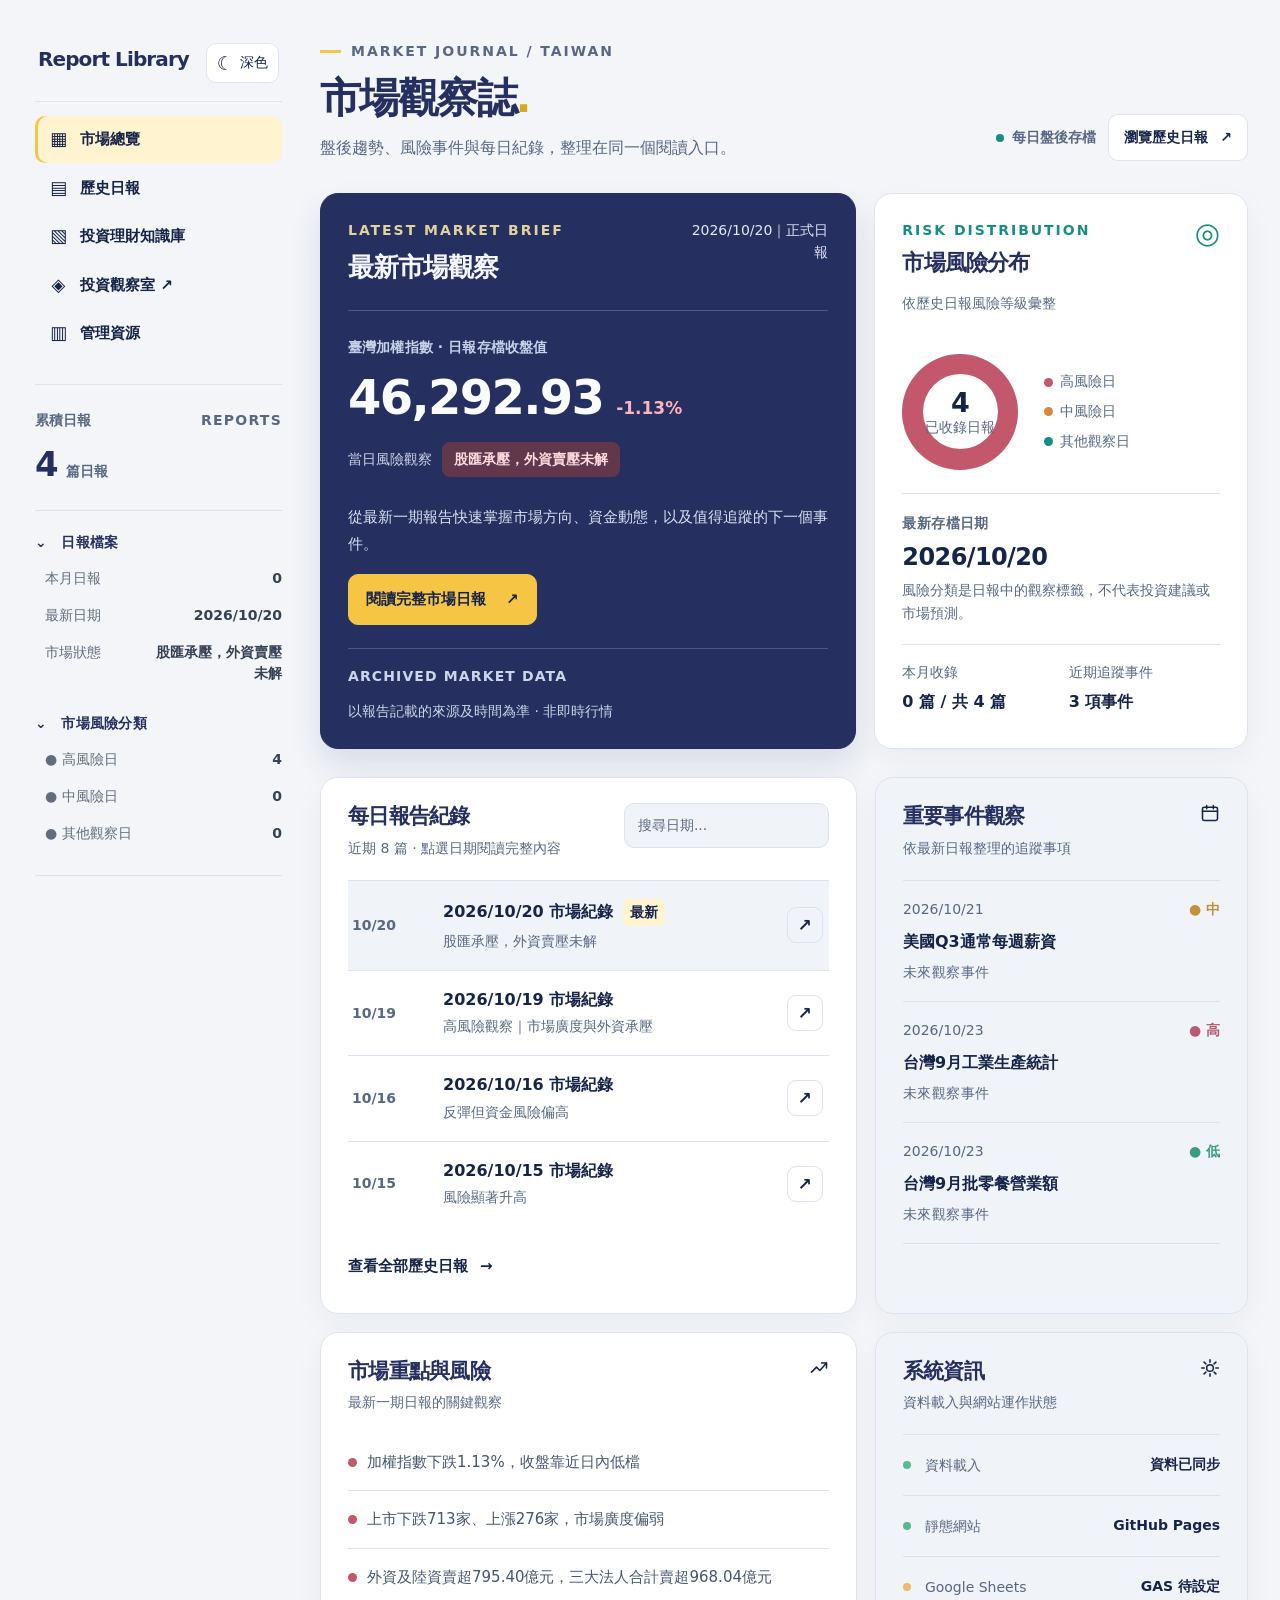
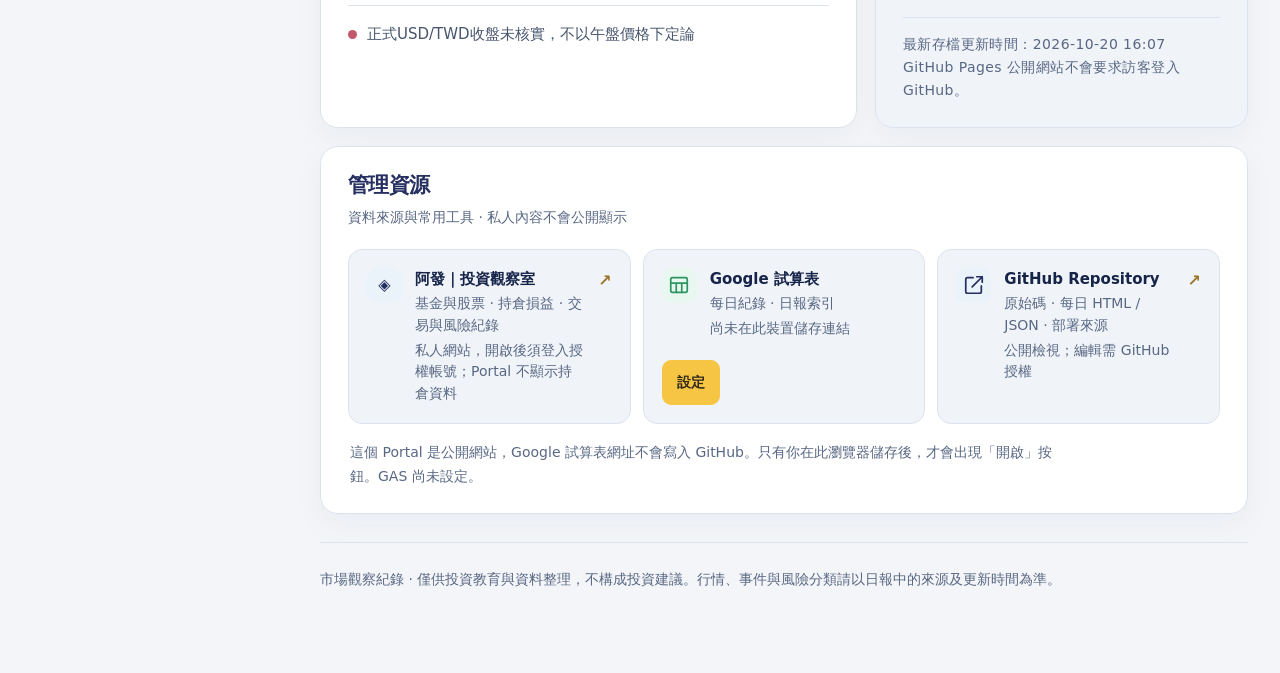
==== commit 3e93c41d: "refine: remove decorative progress cues and document homepage design rules" ====
--- a/index.html
+++ b/index.html
@@ -104,7 +104,6 @@
           <div><span>本月收錄</span><strong id="month-count-foot">—</strong></div>
           <div><span>近期追蹤事件</span><strong id="event-count">—</strong></div>
         </div>
-        <div class="visual-only-progress" aria-hidden="true"><span id="month-progress"></span><span id="event-progress"></span></div>
       </section>
     </div>
     <div class="section-grid">
--- a/assets/portal-impeccable.css
+++ b/assets/portal-impeccable.css
@@ -119,9 +119,6 @@
 .pulse-bottom>div{display:flex;flex-direction:column;gap:5px;min-width:0}
 .pulse-bottom span{font-size:14px;color:var(--muted)}
 .pulse-bottom strong{font-size:16px;color:var(--text)}
-.visual-only-progress{height:4px;display:flex;gap:4px;margin-top:14px}
-.visual-only-progress span{height:100%;border-radius:5px;background:var(--teal);width:0;transition:width .3s}
-.visual-only-progress span+span{background:var(--info)}
 /* Section order and weight */
 .section-grid{grid-template-columns:minmax(0,1.18fr) minmax(300px,.82fr);gap:18px;margin-bottom:18px}
 .cards-title{align-items:start;gap:18px;margin-bottom:20px}
@@ -257,5 +254,4 @@
 }
 @media(prefers-reduced-motion:reduce){
   .feature-panel .cta:hover{transform:none}
-  .visual-only-progress span{transition:none}
-}
+}
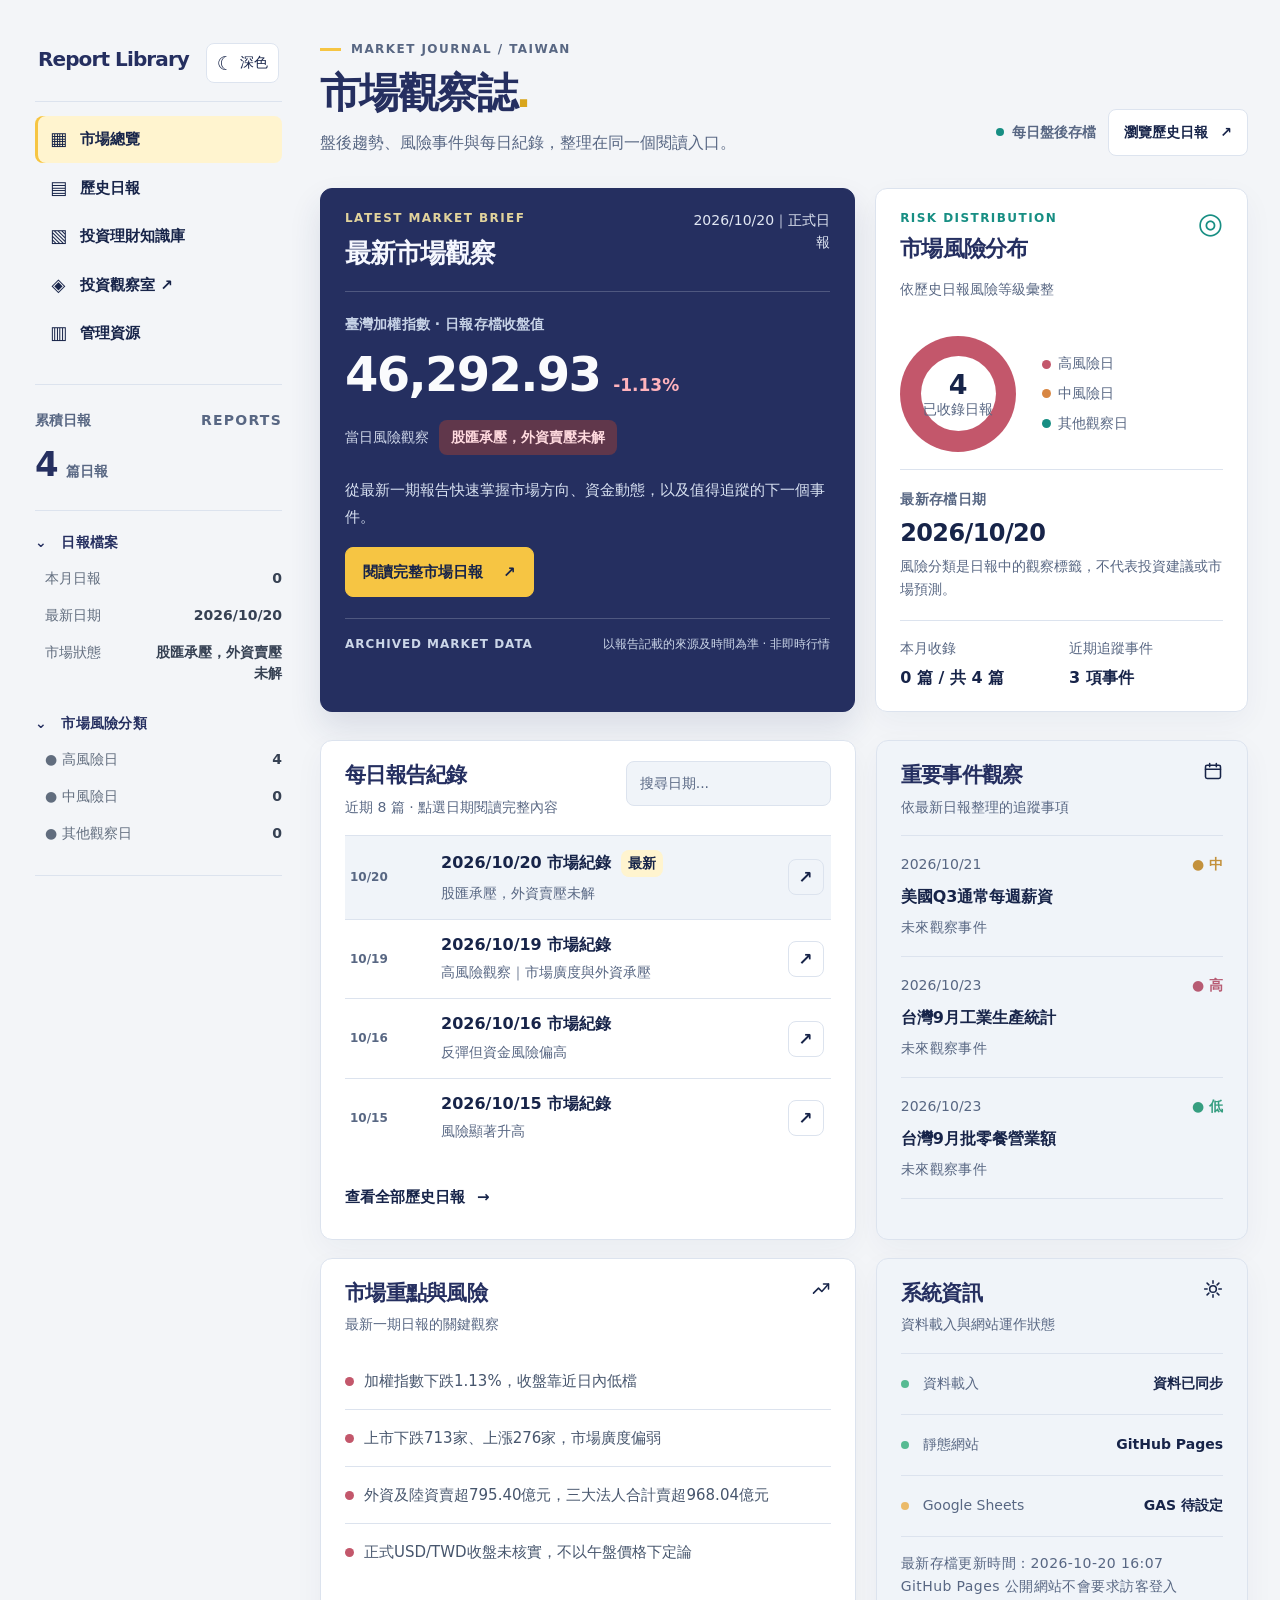
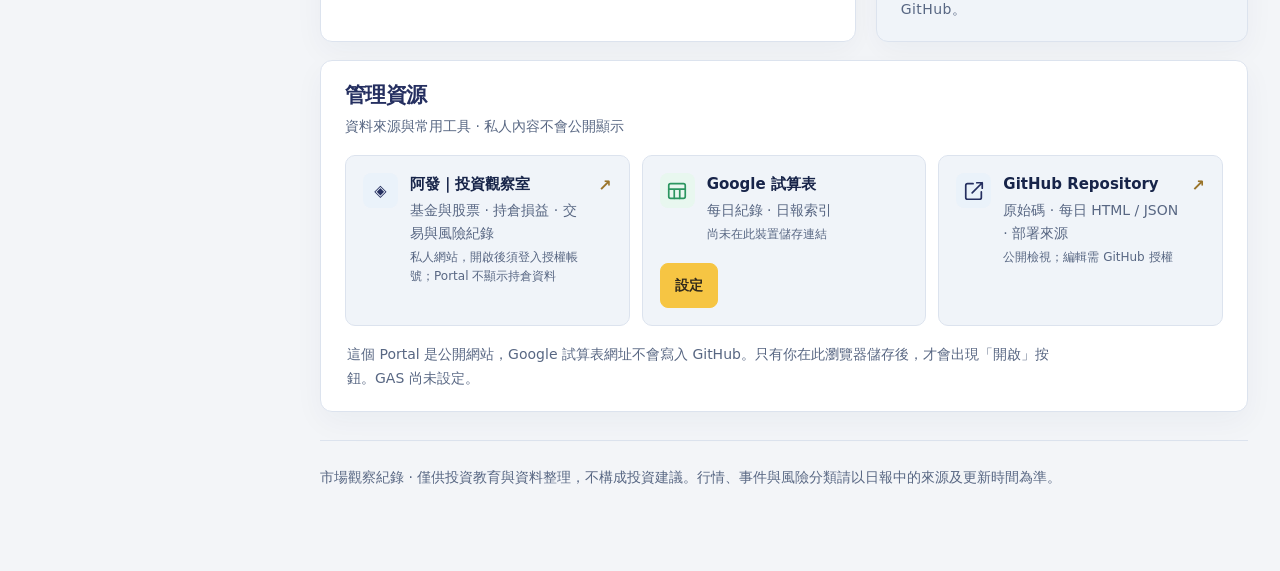
==== commit 962ce6be: "style: align portal radii and 12px font floor with Notion design specification" ====
--- a/index.html
+++ b/index.html
@@ -8,7 +8,7 @@
 <meta name="description" content="每日市場資訊入口網站，快速閱讀最新日報、歷史市場紀錄、風險摘要與重要事件。">
 <script src="./assets/theme.js"></script>
 <link rel="stylesheet" href="./assets/dashboard.css">
-<link rel="stylesheet" href="./assets/portal-impeccable.css">
+<link rel="stylesheet" href="./assets/portal-impeccable.css?v=20261021-radius12">
 </head>
 <body>
 <a class="skip-link" href="#dashboard">跳至主要內容</a>
--- a/assets/portal-impeccable.css
+++ b/assets/portal-impeccable.css
@@ -15,17 +15,40 @@
   --portal-space-xl:24px;
   --portal-space-2xl:32px;
   --portal-space-3xl:48px;
-  --portal-radius:18px;
+  --portal-radius:12px;
+  --portal-radius-secondary:10px;
+  --portal-radius-control:8px;
+  --portal-font-min:12px;
   --portal-shadow:0 10px 30px rgba(32,52,91,.045);
 }
+/* Match the shared Market Journal / Notion HTML dark-mode design tokens. */
 :root[data-theme="dark"]{
+  color-scheme:dark;
   --portal-paper:#111827;
-  --portal-ink:#f4f7ff;
-  --portal-navy:#e5ecfc;
+  --portal-ink:#F4F7FF;
+  --portal-navy:#E5ECFC;
+  --portal-gold:#F6C543;
   --portal-line:#344462;
-  --portal-subtle:#1b2942;
-  --portal-surface:#202b49;
-  --portal-shadow:0 12px 34px rgba(0,0,0,.12);
+  --portal-subtle:#263852;
+  --portal-surface:#202B49;
+  --portal-shadow:0 12px 34px rgba(0,0,0,.16);
+  --page:#111827;
+  --card:#202B49;
+  --border:#344462;
+  --text:#F4F7FF;
+  --muted:#BFCBE2;
+  --heading:#F4F7FF;
+  --accent:#F6C543;
+  --accent-soft:#453B24;
+  --accent-ink:#FFE4A3;
+  --action-text:#172449;
+  --teal:#63C9B5;
+  --ice:#72B4E2;
+  --info:#72B4E2;
+  --warm:#E5A56C;
+  --risk-high:#F1A2B5;
+  --risk-mid:#E5A56C;
+  --risk-other:#63C9B5;
 }
 html{scroll-padding-top:22px}
 body{background:var(--portal-paper);font-family:Inter,"Noto Sans TC","PingFang TC","Microsoft JhengHei",system-ui,-apple-system,sans-serif}
@@ -174,19 +197,145 @@
 .resource-note{line-height:1.7;margin-top:17px;max-width:80ch}
 .foot{padding:24px 0 5px;margin-top:28px;border-top:1px solid var(--portal-line);font-size:14px;line-height:1.85;color:var(--muted)}
 #dashboard a:focus-visible,#dashboard button:focus-visible,#dashboard input:focus-visible,.aside-card a:focus-visible,.aside-card button:focus-visible,.rail a:focus-visible,.rail button:focus-visible{outline:3px solid var(--portal-gold);outline-offset:3px}
-/* Dark mode shares component structure rather than inverted literal white cards */
-:root[data-theme="dark"] .feature-panel{background:#252f60!important;color:#f5f7fe;border-color:#475b85}
-:root[data-theme="dark"] .pulse-panel{background:var(--card)!important}
+/* Dark mode — keep restrained editorial layout while echoing latest report-card palette.
+   Deep navy foundation, ice/teal/amber functional surfaces, no purple accents. */
+:root[data-theme="dark"] body,
+:root[data-theme="dark"] .page-wrap{background:#111827;color:#F4F7FF}
 :root[data-theme="dark"] .aside-card{background:transparent}
-:root[data-theme="dark"] .record-latest{background:#253755}
-:root[data-theme="dark"] .record:hover{background:#403921}
-:root[data-theme="dark"] .record-arrow{background:transparent;color:var(--text);border-color:var(--border)}
-:root[data-theme="dark"] .record:hover .record-arrow{background:var(--portal-gold);color:#172449}
-:root[data-theme="dark"] .record-latest-tag{background:#443b28;color:#ffe5a7}
-:root[data-theme="dark"] .header-archive{background:var(--card);color:var(--text)}
-:root[data-theme="dark"] .resource-item{background:var(--portal-subtle)}
-:root[data-theme="dark"] .resource-item:hover{background:#403921}
-:root[data-theme="dark"] .search{background:#1a2740;color:var(--text)}
+:root[data-theme="dark"] .aside-header,
+:root[data-theme="dark"] .aside-kpi,
+:root[data-theme="dark"] .aside-hint{border-color:#344462}
+:root[data-theme="dark"] .aside-header h2,
+:root[data-theme="dark"] .aside-total{color:#F4F7FF}
+:root[data-theme="dark"] .portal-aside-links a:hover{background:#263852;color:#F4F7FF}
+:root[data-theme="dark"] .portal-aside-links a[aria-current="page"]{
+  background:#453B24;color:#F4F7FF;box-shadow:inset 3px 0 #F6C543
+}
+:root[data-theme="dark"] .desktop-theme-toggle,
+:root[data-theme="dark"] .header-archive{
+  background:#263852;color:#F4F7FF;border-color:#405575
+}
+:root[data-theme="dark"] .desktop-theme-toggle:hover,
+:root[data-theme="dark"] .header-archive:hover{
+  background:#314967;border-color:#F6C543;color:#F4F7FF
+}
+:root[data-theme="dark"] .indicator-dot{background:#63C9B5}
+:root[data-theme="dark"] .title-period{color:#F6C543}
+/* Latest market brief: familiar deep-blue report hero and gold action. */
+:root[data-theme="dark"] .feature-panel,
+:root[data-theme="dark"] .feature-panel:first-child{
+  background:linear-gradient(145deg,#252F60 0%,#263C63 69%,#2E4B6C 100%)!important;
+  color:#F4F7FF;border-color:#455B80;box-shadow:0 14px 32px rgba(0,0,0,.20)
+}
+:root[data-theme="dark"] .feature-kicker{color:#F6C543}
+:root[data-theme="dark"] .feature-panel h2,
+:root[data-theme="dark"] .feature-market .num{color:#F4F7FF}
+:root[data-theme="dark"] .feature-edition,
+:root[data-theme="dark"] .feature-copy,
+:root[data-theme="dark"] .feature-caption,
+:root[data-theme="dark"] .feature-market .snapshot-label,
+:root[data-theme="dark"] .feature-footer{color:#D4DEF2}
+:root[data-theme="dark"] .feature-panel .pill.red{background:#49303B;color:#F1A2B5}
+:root[data-theme="dark"] .feature-panel .pill.yellow{background:#493726;color:#F7D3A8}
+:root[data-theme="dark"] .feature-panel .pill.green{background:#1C3C3B;color:#A5EDD7}
+:root[data-theme="dark"] .feature-panel .pill.grey{background:#344C73;color:#DFE9FC}
+:root[data-theme="dark"] .feature-panel .cta{
+  background:#F6C543;color:#172449;border-color:#F6C543
+}
+:root[data-theme="dark"] .feature-panel .cta:hover,
+:root[data-theme="dark"] .feature-panel .cta:focus-visible{
+  background:#F9D876;color:#172449;border-color:#F9D876
+}
+/* Meaningful card tones match reports: ice blue, teal, muted blue, amber. */
+:root[data-theme="dark"] .pulse-panel,
+:root[data-theme="dark"] .pulse-panel:last-child{
+  background:#1B3850!important;border-color:#345D77;border-top:3px solid #72B4E2
+}
+:root[data-theme="dark"] .pulse-panel .donut-hole{background:#1B3850}
+:root[data-theme="dark"] .pulse-panel .section-kicker,
+:root[data-theme="dark"] .pulse-symbol{color:#72B4E2}
+:root[data-theme="dark"] #history{
+  background:#202B49;border-color:#344462;border-top:3px solid #72B4E2
+}
+:root[data-theme="dark"] #events{
+  background:#1C3C3B;border-color:#35615B;border-top:3px solid #63C9B5
+}
+:root[data-theme="dark"] #risks{
+  background:#263652;border-color:#405774;border-top:3px solid #F1A2B5
+}
+:root[data-theme="dark"] #system{
+  background:#263852;border-color:#3B5674;border-top:3px solid #E5A56C
+}
+:root[data-theme="dark"] #resources{
+  background:#202B49;border-color:#344462;border-top:3px solid #F6C543
+}
+:root[data-theme="dark"] .record-latest{background:#263852}
+:root[data-theme="dark"] .record:hover,
+:root[data-theme="dark"] .record:focus-visible{background:#314967}
+:root[data-theme="dark"] .record-arrow{
+  background:transparent;color:#F4F7FF;border-color:#455B7B
+}
+:root[data-theme="dark"] .record:hover .record-arrow,
+:root[data-theme="dark"] .record:focus-visible .record-arrow{
+  background:#F6C543;color:#172449;border-color:#F6C543
+}
+:root[data-theme="dark"] .record-latest-tag{background:#453B24;color:#FFE4A3}
+:root[data-theme="dark"] .record-date,
+:root[data-theme="dark"] .record-status,
+:root[data-theme="dark"] .event-header,
+:root[data-theme="dark"] .event .small-label,
+:root[data-theme="dark"] #system .sys-item>span:not(.status-dot){color:#BFCBE2}
+:root[data-theme="dark"] .event h3,
+:root[data-theme="dark"] .record-title,
+:root[data-theme="dark"] .sys-item strong{color:#F4F7FF}
+:root[data-theme="dark"] .event-priority.high{color:#F1A2B5}
+:root[data-theme="dark"] .event-priority.medium{color:#E5A56C}
+:root[data-theme="dark"] .event-priority.low{color:#63C9B5}
+:root[data-theme="dark"] #risks .risk-list .bullet{background:#F1A2B5}
+:root[data-theme="dark"] .search,
+:root[data-theme="dark"] .resource-form input{
+  background:#17263D;color:#F4F7FF;border-color:#455B7B
+}
+:root[data-theme="dark"] .search::placeholder,
+:root[data-theme="dark"] .resource-form input::placeholder{color:#BFCBE2}
+:root[data-theme="dark"] .resource-form{background:#263852;border-color:#455B7B}
+:root[data-theme="dark"] .resource-item{background:#263852;border-color:#405978}
+:root[data-theme="dark"] .resource-item:nth-child(2){
+  background:#1C3C3B;border-color:#35615B
+}
+:root[data-theme="dark"] .resource-item:nth-child(3){
+  background:#1B3850;border-color:#345D77
+}
+:root[data-theme="dark"] .resource-item:hover,
+:root[data-theme="dark"] .resource-item:focus-within,
+:root[data-theme="dark"] .resource-item:nth-child(2):hover,
+:root[data-theme="dark"] .resource-item:nth-child(3):hover{
+  background:#314967;border-color:#F6C543
+}
+:root[data-theme="dark"] .resource-body strong{color:#F4F7FF}
+:root[data-theme="dark"] .resource-body small,
+:root[data-theme="dark"] .resource-body em{color:#CED9E9}
+:root[data-theme="dark"] .resource-btn,
+:root[data-theme="dark"] .resource-form-actions button{
+  background:#F6C543;color:#172449;border-color:#F6C543
+}
+:root[data-theme="dark"] .resource-btn-light,
+:root[data-theme="dark"] .resource-form-actions button+button{
+  background:#453B24;color:#FFE4A3;border:1px solid #705C30
+}
+:root[data-theme="dark"] .rail{
+  background:#202B49;border-color:#344462
+}
+:root[data-theme="dark"] .rail-links a,
+:root[data-theme="dark"] .rail-end .theme-toggle{color:#D4DEF2}
+:root[data-theme="dark"] .rail-links a.current{
+  background:#F6C543;color:#172449;border-color:#F6C543
+}
+:root[data-theme="dark"] .rail-links a:hover,
+:root[data-theme="dark"] .rail-end .theme-toggle:hover{
+  background:#344C73;color:#F4F7FF
+}
+:root[data-theme="dark"] .foot{border-color:#344462;color:#BFCBE2}
 /* Responsive: dashboard remains a reading experience, not a shrunken desktop */
 @media(min-width:1021px){
   .shell{grid-template-columns:253px minmax(0,1fr);gap:35px;padding:18px 32px 40px}
@@ -255,3 +404,87 @@
 @media(prefers-reduced-motion:reduce){
   .feature-panel .cta:hover{transform:none}
 }
+
+/* Portal UI refinement · Notion HTML_Specification 2026-10-21
+   Primary cards 12px · nested cards 10px · controls 8px · font floor 12px.
+   Keep body copy >=16px whenever practical; use 12px only for secondary metadata. */
+#dashboard .panel{border-radius:var(--portal-radius);padding:20px 24px}
+#dashboard .feature-panel,
+#dashboard .pulse-panel{border-radius:var(--portal-radius)}
+#dashboard .resource-item,
+#dashboard .resource-form,
+#dashboard .quick-card,
+#dashboard .aside-hint{border-radius:var(--portal-radius-secondary)}
+#dashboard .resource-item{padding:17px;gap:12px}
+#dashboard .resource-body{overflow-wrap:anywhere}
+#dashboard .resource-mark,
+#dashboard .record-arrow,
+#dashboard .record-latest-tag,
+#dashboard .pill,
+#dashboard .feature-panel .pill{border-radius:var(--portal-radius-control)}
+#dashboard .cta,
+#dashboard .resource-btn,
+#dashboard .resource-form-actions button,
+#dashboard .search,
+#dashboard .resource-form input,
+.header-archive,
+.desktop-theme-toggle,
+.portal-aside-links a,
+.rail-links a,
+.rail-end .theme-toggle,
+.skip-link{border-radius:var(--portal-radius-control)}
+#dashboard .feature-panel .cta{border-radius:var(--portal-radius-control)}
+#dashboard .record{border-radius:0}
+#dashboard .event,
+#dashboard .sys-item{border-radius:0}
+#dashboard .resource-form{background:var(--card);border-style:solid}
+#dashboard .feature-top{padding-bottom:20px}
+#dashboard .feature-body{padding:21px 0;gap:22px}
+#dashboard .pulse-panel .donut-container{padding:6px 0 17px}
+#dashboard .records .record{min-height:73px;padding:14px 5px}
+#dashboard .cards-title{margin-bottom:16px}
+#dashboard .section-grid,
+#dashboard .summary-grid{gap:20px}
+#dashboard .panel h2{line-height:1.35}
+#dashboard .event h3,
+#dashboard .record-title,
+#dashboard .resource-body strong{overflow-wrap:anywhere}
+#dashboard .risk-list li{line-height:1.75}
+#dashboard .feature-copy{line-height:1.8}
+#dashboard .eyebrow,
+#dashboard .feature-kicker,
+#dashboard .section-kicker{font-size:12px;line-height:1.5;letter-spacing:.12em}
+#dashboard .feature-footer,
+#dashboard .resource-body em,
+#dashboard .record-date,
+#dashboard .aside-kpi span:last-child{font-size:12px;line-height:1.6}
+#dashboard .panel-sub,
+#dashboard .small-label,
+#dashboard .record-status,
+#dashboard .tree-sub,
+#dashboard .resource-body small{font-size:14px;line-height:1.65}
+#dashboard .panel p:not(.panel-sub):not(.feature-copy):not(.resource-note),
+#dashboard .risk-list li{overflow-wrap:anywhere}
+#dashboard .resource-btn,
+#dashboard .resource-form-actions button{min-height:44px}
+#dashboard a,
+#dashboard button,
+#dashboard input{scroll-margin-top:14px}
+@media(max-width:820px){
+  #dashboard .panel{padding:20px}
+  #dashboard .summary-grid,
+  #dashboard .section-grid{gap:15px}
+}
+@media(max-width:700px){
+  #dashboard .panel{padding:19px 17px}
+  #dashboard .content-top{margin-bottom:20px}
+  #dashboard .summary-grid,
+  #dashboard .section-grid{gap:14px;margin-bottom:14px}
+  #dashboard .record{gap:9px}
+  #dashboard .resource-item{padding:15px}
+}
+@media(max-width:430px){
+  #dashboard .panel{padding:18px 15px}
+  #dashboard .index-line .num{font-size:clamp(29px,8.5vw,34px)}
+  #dashboard .record-title{font-size:15px}
+}
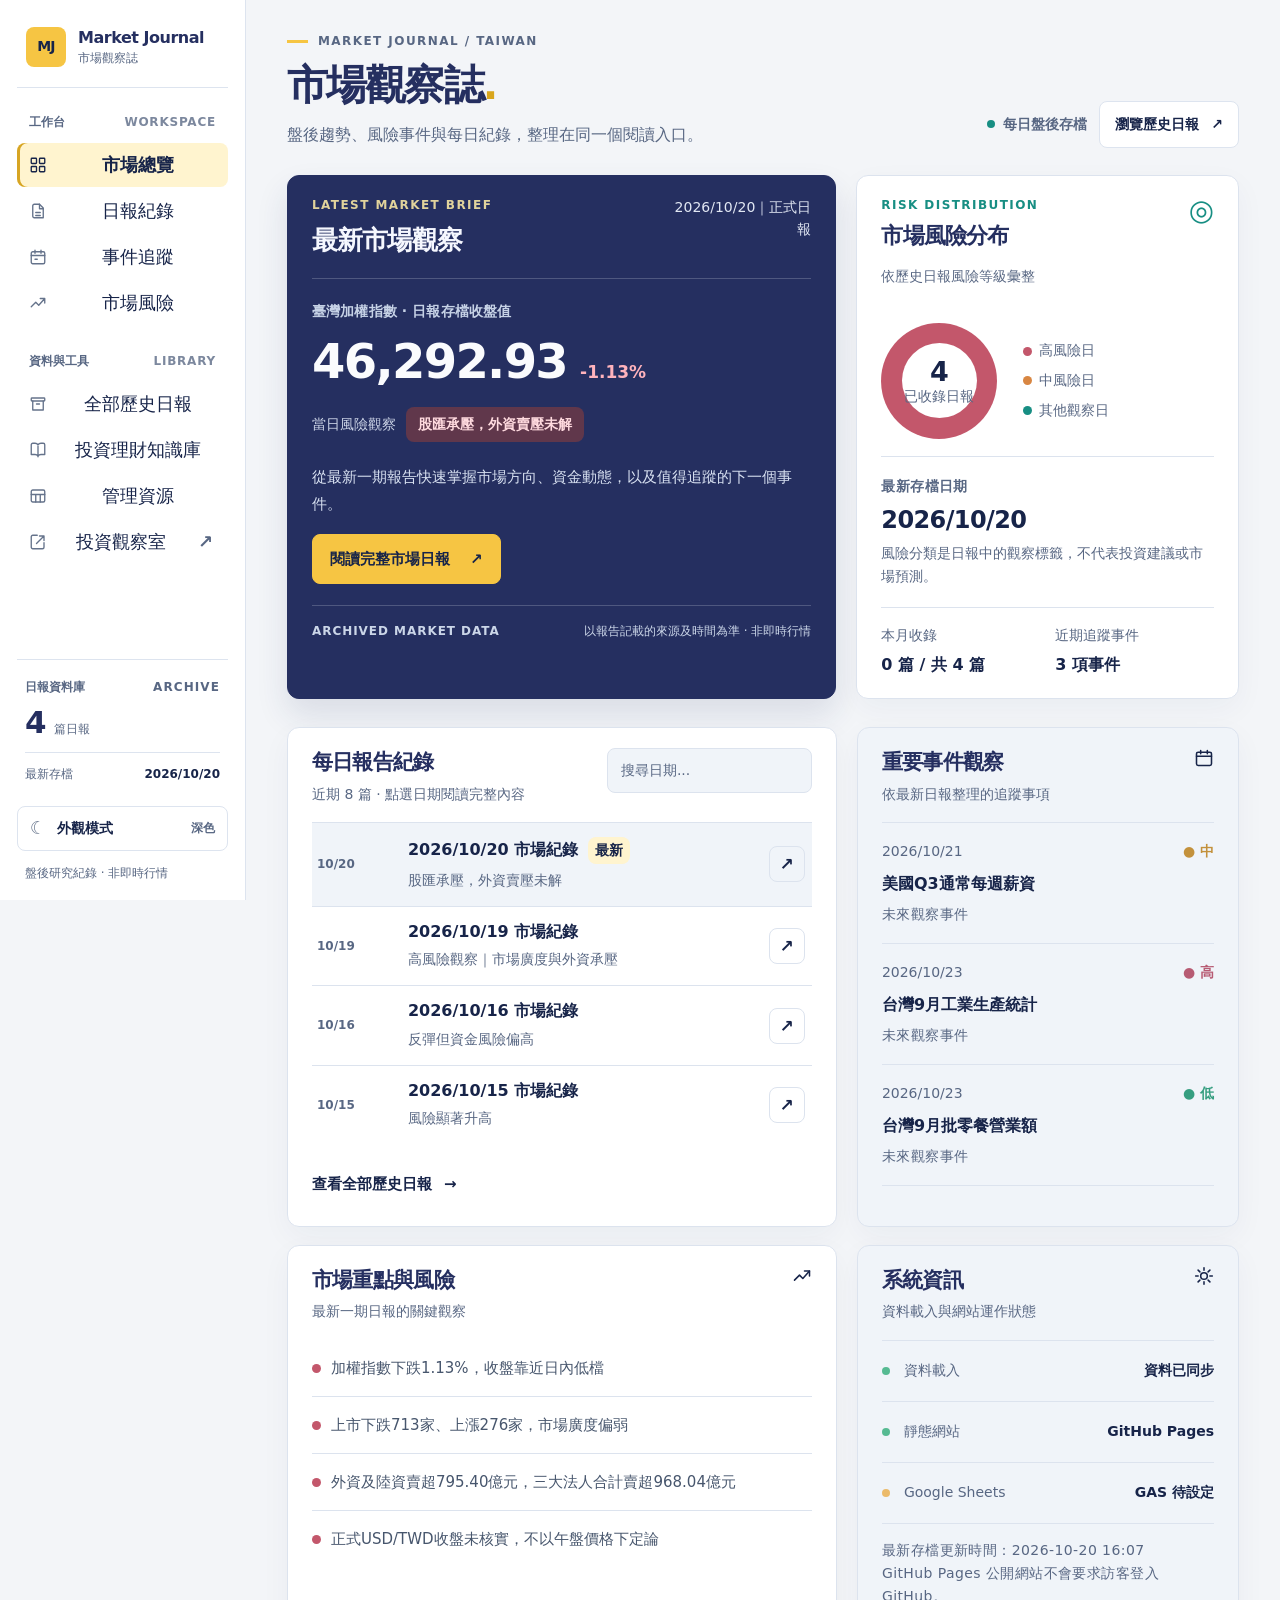
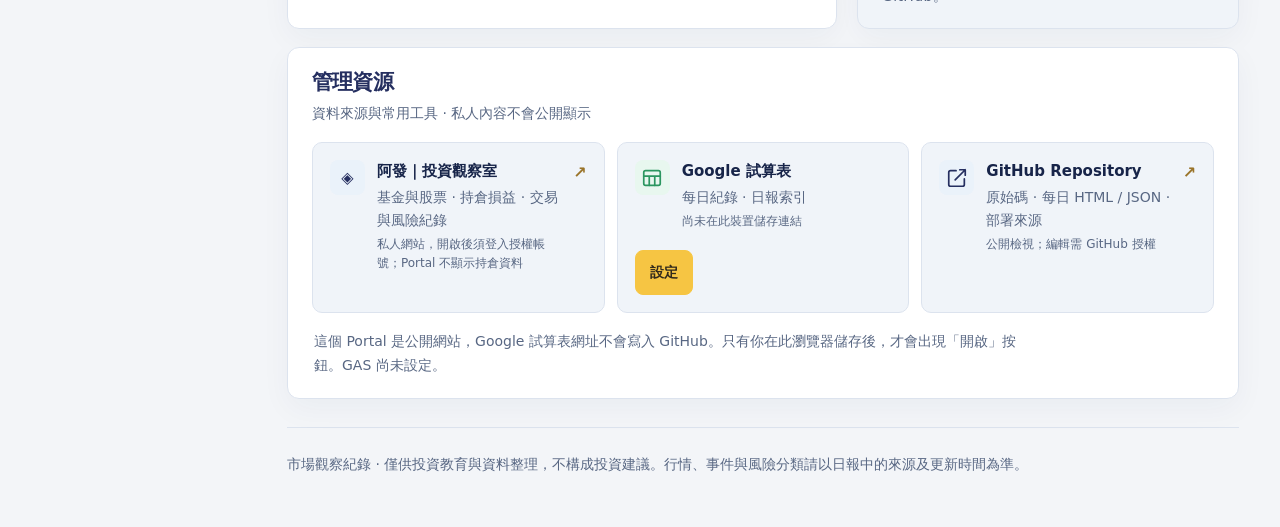
==== commit 92812961: "design: rebuild persistent left nav with Impeccable-style hierarchy" ====
--- a/index.html
+++ b/index.html
@@ -9,46 +9,46 @@
 <script src="./assets/theme.js"></script>
 <link rel="stylesheet" href="./assets/dashboard.css">
 <link rel="stylesheet" href="./assets/portal-impeccable.css?v=20261021-radius12">
+<link rel="stylesheet" href="./assets/portal-sidebar.css?v=20261021-leftnav">
 </head>
 <body>
 <a class="skip-link" href="#dashboard">跳至主要內容</a>
 <div class="page-wrap"><div class="shell">
-  <nav class="rail" aria-label="主要導覽">
-    <a class="brand-mark" href="./index.html" title="市場觀察紀錄" aria-label="返回入口首頁">↗</a>
+  <nav class="rail" aria-label="手機主要導覽">
     <div class="rail-links">
-      <a class="current" href="#dashboard" title="總覽" aria-label="總覽"><svg class="ico" viewBox="0 0 24 24" aria-hidden="true"><rect x="3" y="3" width="7" height="7" rx="1"/><rect x="14" y="3" width="7" height="7" rx="1"/><rect x="3" y="14" width="7" height="7" rx="1"/><rect x="14" y="14" width="7" height="7" rx="1"/></svg></a>
-      <a href="./archive.html" title="歷史日報" aria-label="歷史日報"><svg class="ico" viewBox="0 0 24 24" aria-hidden="true"><path d="M14 2H6a2 2 0 0 0-2 2v16a2 2 0 0 0 2 2h12a2 2 0 0 0 2-2V8Z"/><path d="M14 2v6h6M8 13h8M8 17h8"/></svg></a>
-      <a href="./guide.html" title="投資理財知識庫" aria-label="投資理財知識庫"><svg class="ico" viewBox="0 0 24 24" aria-hidden="true"><path d="M12 7v14M3 18V5a2 2 0 0 1 2-2h3c1.6 0 3 .6 4 2 1-1.4 2.4-2 4-2h3a2 2 0 0 1 2 2v13h-5c-1.6 0-3 .6-4 2-1-1.4-2.4-2-4-2H3Z"/></svg></a>
-      <a href="https://afa-investment-monitor.imeg0202.chatgpt.site" target="_blank" rel="noopener noreferrer" title="阿發｜投資觀察室（私人）" aria-label="管理資源"><svg class="ico" viewBox="0 0 24 24" aria-hidden="true"><rect x="3" y="4" width="18" height="16" rx="2"/><path d="M3 10h18M9 10v10M15 10v10"/></svg></a>
+      <a class="current" href="#dashboard" title="總覽" aria-label="總覽"><svg class="ico" viewBox="0 0 24 24" aria-hidden="true"><rect x="3" y="3" width="7" height="7" rx="1"/><rect x="14" y="3" width="7" height="7" rx="1"/><rect x="3" y="14" width="7" height="7" rx="1"/><rect x="14" y="14" width="7" height="7" rx="1"/></svg><span class="rail-label">總覽</span></a>
+      <a href="./archive.html" title="歷史日報" aria-label="歷史日報"><svg class="ico" viewBox="0 0 24 24" aria-hidden="true"><rect x="3" y="4" width="18" height="4" rx="1"/><path d="M5 8v12h14V8M10 12h4"/></svg><span class="rail-label">日報</span></a>
+      <a href="./guide.html" title="投資知識庫" aria-label="投資知識庫"><svg class="ico" viewBox="0 0 24 24" aria-hidden="true"><path d="M12 7v14M3 18V5a2 2 0 0 1 2-2h3c1.6 0 3 .6 4 2 1-1.4 2.4-2 4-2h3a2 2 0 0 1 2 2v13h-5c-1.6 0-3 .6-4 2-1-1.4-2.4-2-4-2H3Z"/></svg><span class="rail-label">知識庫</span></a>
+      <a href="#resources" title="管理資源" aria-label="管理資源"><svg class="ico" viewBox="0 0 24 24" aria-hidden="true"><rect x="3" y="4" width="18" height="16" rx="2"/><path d="M3 10h18M9 10v10M15 10v10"/></svg><span class="rail-label">資源</span></a>
     </div>
-    <div class="rail-end">
-      <button type="button" class="theme-toggle" data-theme-toggle title="切換深色模式" aria-label="切換深色模式"><span class="theme-icon" aria-hidden="true">☾</span><span class="theme-label">深色</span></button>
+    <div class="rail-end"><button type="button" class="theme-toggle" data-theme-toggle title="切換深色模式" aria-label="切換深色模式"><span class="theme-icon" aria-hidden="true">☾</span><span class="theme-label">深色</span></button></div>
+  </nav>
+  <aside class="aside-card" aria-label="網站左側選單">
+    <div class="sidebar-brand"><a href="./index.html" class="sidebar-brand-link" aria-label="Market Journal 市場觀察誌首頁"><span class="sidebar-logo" aria-hidden="true">MJ</span><span class="sidebar-brand-text"><strong>Market Journal</strong><small>市場觀察誌</small></span></a></div>
+    <nav class="portal-aside-links" aria-label="主要導覽">
+      <div class="sidebar-group"><div class="sidebar-group-label">工作台 <span>WORKSPACE</span></div>
+        <a class="sidebar-nav-link is-current" href="#dashboard" data-nav-section="dashboard" aria-current="location"><svg class="ico" viewBox="0 0 24 24" aria-hidden="true"><rect x="3" y="3" width="7" height="7" rx="1"/><rect x="14" y="3" width="7" height="7" rx="1"/><rect x="3" y="14" width="7" height="7" rx="1"/><rect x="14" y="14" width="7" height="7" rx="1"/></svg><span class="sidebar-link-label">市場總覽</span></a>
+        <a class="sidebar-nav-link" href="#history" data-nav-section="history"><svg class="ico" viewBox="0 0 24 24" aria-hidden="true"><path d="M7 3h7l5 5v13H7a2 2 0 0 1-2-2V5a2 2 0 0 1 2-2Z"/><path d="M14 3v6h5M9 14h6M9 18h6"/></svg><span class="sidebar-link-label">日報紀錄</span></a>
+        <a class="sidebar-nav-link" href="#events" data-nav-section="events"><svg class="ico" viewBox="0 0 24 24" aria-hidden="true"><rect x="3" y="5" width="18" height="16" rx="2"/><path d="M8 3v4M16 3v4M3 10h18M8 15h3"/></svg><span class="sidebar-link-label">事件追蹤</span></a>
+        <a class="sidebar-nav-link" href="#risks" data-nav-section="risks"><svg class="ico" viewBox="0 0 24 24" aria-hidden="true"><path d="m3 17 6-6 4 4 8-9M15 6h6v6"/></svg><span class="sidebar-link-label">市場風險</span></a>
+      </div>
+      <div class="sidebar-group"><div class="sidebar-group-label">資料與工具 <span>LIBRARY</span></div>
+        <a class="sidebar-nav-link" href="./archive.html"><svg class="ico" viewBox="0 0 24 24" aria-hidden="true"><rect x="3" y="4" width="18" height="4" rx="1"/><path d="M5 8v12h14V8M10 12h4"/></svg><span class="sidebar-link-label">全部歷史日報</span></a>
+        <a class="sidebar-nav-link" href="./guide.html"><svg class="ico" viewBox="0 0 24 24" aria-hidden="true"><path d="M12 7v14M3 18V5a2 2 0 0 1 2-2h3c1.6 0 3 .6 4 2 1-1.4 2.4-2 4-2h3a2 2 0 0 1 2 2v13h-5c-1.6 0-3 .6-4 2-1-1.4-2.4-2-4-2H3Z"/></svg><span class="sidebar-link-label">投資理財知識庫</span></a>
+        <a class="sidebar-nav-link" href="#resources" data-nav-section="resources"><svg class="ico" viewBox="0 0 24 24" aria-hidden="true"><rect x="3" y="4" width="18" height="16" rx="2"/><path d="M3 10h18M9 10v10M15 10v10"/></svg><span class="sidebar-link-label">管理資源</span></a>
+        <a class="sidebar-nav-link" href="https://afa-investment-monitor.imeg0202.chatgpt.site" target="_blank" rel="noopener noreferrer"><svg class="ico" viewBox="0 0 24 24" aria-hidden="true"><path d="M14 4h6v6M10 14 20 4"/><path d="M20 13v6a2 2 0 0 1-2 2H5a2 2 0 0 1-2-2V5a2 2 0 0 1 2-2h6"/></svg><span class="sidebar-link-label">投資觀察室</span><span class="sidebar-external" aria-hidden="true">↗</span></a>
+      </div>
+    </nav>
+    <div class="sidebar-footer">
+      <div class="sidebar-stats">
+        <div class="sidebar-stats-head"><span>日報資料庫</span><span>ARCHIVE</span></div>
+        <div class="sidebar-total"><strong id="total-count">—</strong><span>篇日報</span></div>
+        <div class="sidebar-last"><span>最新存檔</span><strong id="last-report">—</strong></div>
+      </div>
+      <button type="button" class="desktop-theme-toggle sidebar-theme" data-theme-toggle title="切換深色模式" aria-label="切換深色模式"><span class="theme-icon" aria-hidden="true">☾</span><span class="sidebar-theme-name">外觀模式</span><span class="theme-label">深色</span></button>
+      <p class="sidebar-note">盤後研究紀錄 · 非即時行情</p>
     </div>
-  </nav>
-  <aside class="aside-card" aria-label="日報索引側欄">
-    <div class="aside-header"><h2>Report Library</h2><button type="button" class="desktop-theme-toggle" data-theme-toggle aria-label="切換深色模式" title="切換深色模式"><span class="theme-icon" aria-hidden="true">☾</span><span class="theme-label">深色</span></button></div>
-    <nav class="portal-aside-links" aria-label="入口快速導覽">
-      <a href="./index.html" aria-current="page"><span aria-hidden="true">▦</span>市場總覽</a>
-      <a href="./archive.html"><span aria-hidden="true">▤</span>歷史日報</a>
-      <a href="./guide.html"><span aria-hidden="true">▧</span>投資理財知識庫</a>
-      <a href="https://afa-investment-monitor.imeg0202.chatgpt.site" target="_blank" rel="noopener noreferrer"><span aria-hidden="true">◈</span>投資觀察室 ↗</a>
-      <a href="#resources"><span aria-hidden="true">▥</span>管理資源</a>
-    </nav>
-    <div class="aside-kpi"><span>累積日報</span><span>REPORTS</span></div>
-    <div class="aside-total"><span id="total-count">—</span><span class="aside-unit">篇日報</span></div>
-    <hr class="line">
-    <div class="tree-title">⌄　日報檔案</div>
-    <div class="tree-sub"><span>本月日報</span><strong id="month-count">—</strong></div>
-    <div class="tree-sub"><span>最新日期</span><strong id="last-report">—</strong></div>
-    <div class="tree-sub"><span>市場狀態</span><strong id="risk-label">—</strong></div>
-    <div class="tree-title">⌄　市場風險分類</div>
-    <div class="tree-sub"><span>● 高風險日</span><strong id="high-count">—</strong></div>
-    <div class="tree-sub"><span>● 中風險日</span><strong id="mid-count">—</strong></div>
-    <div class="tree-sub"><span>● 其他觀察日</span><strong id="other-count">—</strong></div>
-
-    <div class="aside-hint"><strong>閱讀提醒</strong><p>本站記錄每日盤後觀察，非即時報價。行情與事件請以報告註明的資料來源為準。</p></div>
   </aside>
-
   <main id="dashboard" class="content">
     <header class="content-top">
       <div class="page-intro">
@@ -172,4 +172,5 @@
   </main>
 </div></div>
 <script src="./assets/dashboard.js" defer></script>
+<script src="./assets/portal-sidebar.js" defer></script>
 </body></html>
--- a/assets/portal-sidebar.css
+++ b/assets/portal-sidebar.css
@@ -0,0 +1,83 @@
+/* Fixed left navbar. Impeccable-inspired clarity; existing brand and 12/10/8px radii preserved. */
+:root{--sidebar-width:246px;--sidebar-surface:#fff;--sidebar-line:#dde4ef;--sidebar-hover:#f0f4f9;--sidebar-active:#fff4cf;--sidebar-icon:#65738b}
+:root[data-theme="dark"]{--sidebar-surface:#1a243b;--sidebar-line:#344462;--sidebar-hover:#263852;--sidebar-active:#453b24;--sidebar-icon:#bfcbe2}
+.sidebar-brand-link{display:flex;align-items:center;gap:12px;min-width:0}
+.sidebar-logo{width:40px;height:40px;flex:0 0 40px;display:grid;place-items:center;border-radius:8px;background:#f6c543;color:#172449;font-size:14px;font-weight:850;letter-spacing:-.055em}
+.sidebar-brand-text{display:flex;flex-direction:column;gap:1px;min-width:0}
+.sidebar-brand-text strong{font-size:16px;font-weight:780;line-height:1.35;letter-spacing:-.03em;color:var(--heading);white-space:nowrap}
+.sidebar-brand-text small{font-size:12px;color:var(--muted);line-height:1.4}
+.sidebar-group+.sidebar-group{margin-top:27px}
+.sidebar-group-label{display:flex;align-items:baseline;justify-content:space-between;gap:8px;padding:0 12px;margin-bottom:10px;color:var(--muted);font-size:12px;font-weight:710}
+.sidebar-group-label span{font-size:12px;font-weight:600;letter-spacing:.065em;opacity:.78}
+.portal-aside-links .sidebar-nav-link{display:flex;align-items:center;min-width:0;gap:12px;min-height:44px;padding:10px 12px;margin:2px 0;border:0!important;border-radius:8px;background:transparent;color:var(--text);box-shadow:none;font-size:14px;line-height:1.4;font-weight:560;transition:background-color .15s}
+.portal-aside-links .sidebar-nav-link .ico{width:18px;height:18px;flex:0 0 18px;color:var(--sidebar-icon);stroke-width:1.8}
+.portal-aside-links .sidebar-link-label{flex:1;min-width:0}
+.sidebar-external{font-size:14px;color:var(--muted)}
+.portal-aside-links .sidebar-nav-link:hover{background:var(--sidebar-hover);border:0}
+.portal-aside-links .sidebar-nav-link.is-current,.portal-aside-links .sidebar-nav-link[aria-current="location"]{background:var(--sidebar-active);box-shadow:inset 3px 0 #d7a523;font-weight:750}
+.portal-aside-links .sidebar-nav-link.is-current .ico,.portal-aside-links .sidebar-nav-link[aria-current="location"] .ico{color:var(--text)}
+.sidebar-footer{margin-top:auto;padding-top:18px;border-top:1px solid var(--sidebar-line)}
+.sidebar-stats{padding:0 8px 16px}
+.sidebar-stats-head{display:flex;justify-content:space-between;gap:8px;color:var(--muted);font-size:12px;font-weight:650}
+.sidebar-stats-head span:last-child{letter-spacing:.09em}
+.sidebar-total{display:flex;align-items:baseline;gap:9px;margin:8px 0 12px}
+.sidebar-total strong{font-size:31px;letter-spacing:-.05em;line-height:1.1;font-variant-numeric:tabular-nums;color:var(--heading)}
+.sidebar-total span,.sidebar-last{font-size:12px;color:var(--muted)}
+.sidebar-last{display:flex;align-items:baseline;justify-content:space-between;gap:8px;padding-top:12px;border-top:1px solid var(--sidebar-line)}
+.sidebar-last strong{color:var(--text);font-size:12px;font-variant-numeric:tabular-nums;text-align:right}
+.sidebar-theme{width:100%;display:flex;align-items:center;justify-content:flex-start;gap:11px;min-height:44px;padding:10px 12px;margin-top:5px;border:1px solid var(--sidebar-line);border-radius:8px;background:transparent;color:var(--text)}
+.sidebar-theme:hover{background:var(--sidebar-hover)}
+.sidebar-theme .theme-icon{color:var(--sidebar-icon);font-size:18px}
+.sidebar-theme-name{font-size:14px;font-weight:600;text-align:left;flex:1}
+.sidebar-theme .theme-label{font-size:12px;font-weight:650;color:var(--muted)}
+.sidebar-note{font-size:12px;line-height:1.5;color:var(--muted);margin:13px 8px 0}
+:root[data-theme="dark"] .portal-aside-links .sidebar-nav-link.is-current,:root[data-theme="dark"] .portal-aside-links .sidebar-nav-link[aria-current="location"]{background:#453b24;color:#f4f7ff;box-shadow:inset 3px 0 #f6c543}
+:root[data-theme="dark"] .portal-aside-links .sidebar-nav-link:hover{background:#263852;color:#f4f7ff}
+:root[data-theme="dark"] .sidebar-theme{background:#202b49;border-color:#344462}
+:root[data-theme="dark"] .sidebar-theme:hover{background:#263852}
+@media(min-width:701px){
+.page-wrap{max-width:1660px}
+.shell{display:grid!important;grid-template-columns:var(--sidebar-width) minmax(0,1fr)!important;padding:0!important;gap:0!important;align-items:stretch}
+.rail{display:none!important}
+.aside-card{display:flex!important;flex-direction:column;position:sticky;align-self:start;top:0;width:100%;min-width:0;min-height:100vh;height:100dvh;max-height:100dvh;overflow-y:auto;overflow-x:hidden;scrollbar-width:thin;margin:0;padding:25px 17px 18px;border:0;border-right:1px solid var(--sidebar-line);border-radius:0;box-shadow:none;background:var(--sidebar-surface)!important}
+.sidebar-brand{padding:2px 9px 20px;border-bottom:1px solid var(--sidebar-line)}
+.portal-aside-links{display:block;margin:25px 0 20px}
+.content{min-width:0;max-width:none;padding:32px clamp(22px,3.2vw,46px) 44px}
+.content-top{margin-bottom:27px}
+}
+@media(min-width:701px) and (max-width:1199px){
+:root{--sidebar-width:219px}
+.aside-card{padding:20px 12px 16px}
+.sidebar-brand{padding:0 8px 17px}
+.portal-aside-links{margin-top:20px}
+.sidebar-group+.sidebar-group{margin-top:18px}
+.content{padding:24px clamp(17px,2.6vw,30px) 35px}
+.summary-grid{grid-template-columns:1fr}
+}
+@media(min-width:701px) and (max-width:820px){
+:root{--sidebar-width:197px}
+.aside-card{padding:18px 9px 13px}
+.sidebar-brand-link{gap:8px}
+.sidebar-logo{width:35px;height:35px;flex-basis:35px}
+.sidebar-brand-text strong{font-size:14px}
+.portal-aside-links .sidebar-nav-link{padding:9px;gap:9px;min-height:43px}
+.sidebar-group-label{padding:0 9px}
+.content{padding:20px 15px 32px}
+}
+@media(max-width:700px){
+.aside-card{display:none!important}
+.rail{display:flex!important;height:calc(72px + env(safe-area-inset-bottom));padding:7px 8px env(safe-area-inset-bottom);border-top:1px solid var(--sidebar-line);background:var(--sidebar-surface);gap:5px;align-items:center;justify-content:space-between}
+.rail-links{display:flex;flex:1;justify-content:space-between;min-width:0;gap:0}
+.rail-links a{display:flex;flex-direction:column;align-items:center;justify-content:center;gap:4px;min-height:52px;height:auto;flex:1;width:auto;max-width:72px;padding:5px 3px;border-radius:8px}
+.rail-links a .ico{width:19px;height:19px}
+.rail-links .rail-label{display:block;font-size:12px;font-weight:600;line-height:1.2;white-space:nowrap}
+.rail-links a.current{border:0;border-bottom:2px solid #d7a523;border-radius:8px;background:var(--accent-soft);color:var(--text)}
+.rail-end{flex:0 0 54px}
+.rail-end .theme-toggle{min-height:52px;height:52px;width:52px;border-radius:8px}
+.rail-end .theme-toggle .theme-icon{font-size:20px}
+.rail-end .theme-toggle .theme-label{font-size:12px}
+.shell{padding-bottom:calc(96px + env(safe-area-inset-bottom))}
+:root[data-theme="dark"] .rail-links a.current{background:#453b24;color:#f4f7ff;border-bottom:2px solid #f6c543}
+}
+@media(max-width:370px){.rail{padding-left:4px;padding-right:4px}.rail-links a{padding:5px 0}.rail-end{flex-basis:48px}.rail-end .theme-toggle{width:48px}}
+@media(prefers-reduced-motion:reduce){.portal-aside-links .sidebar-nav-link{transition:none}}
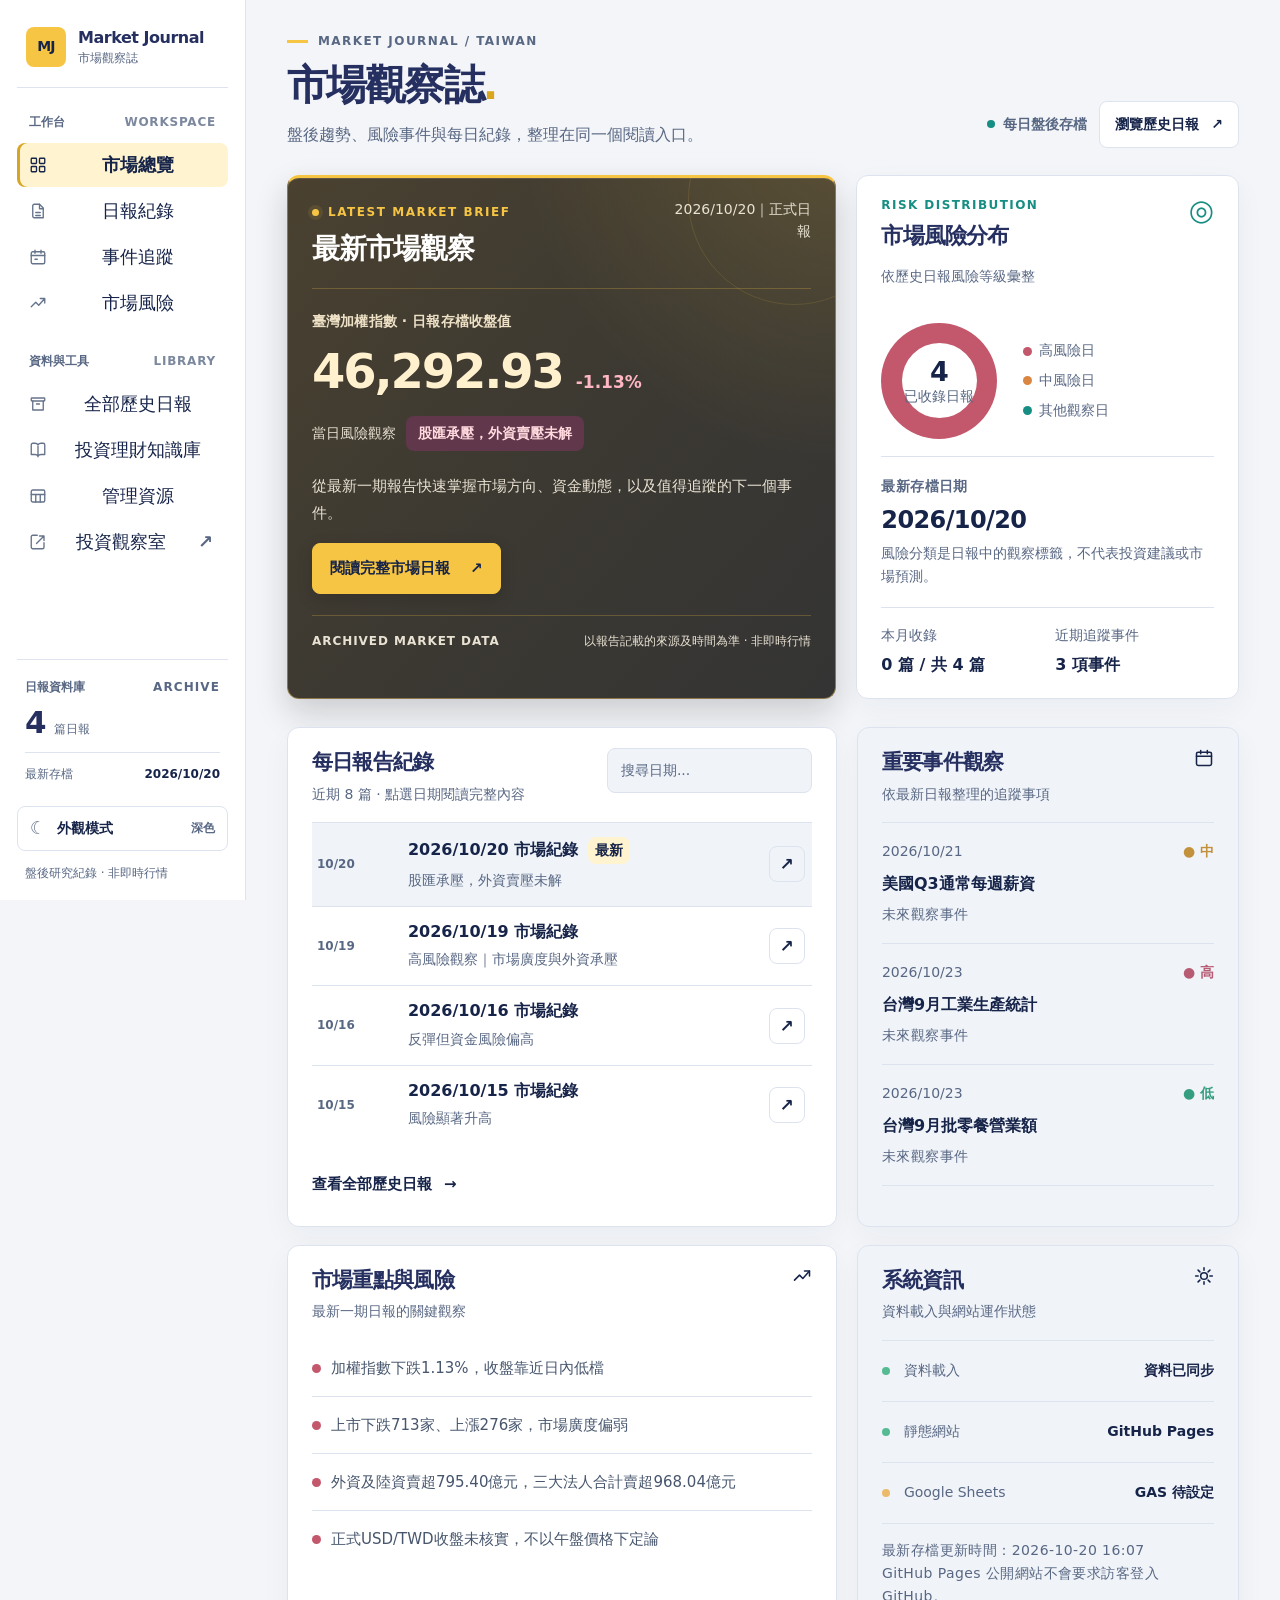
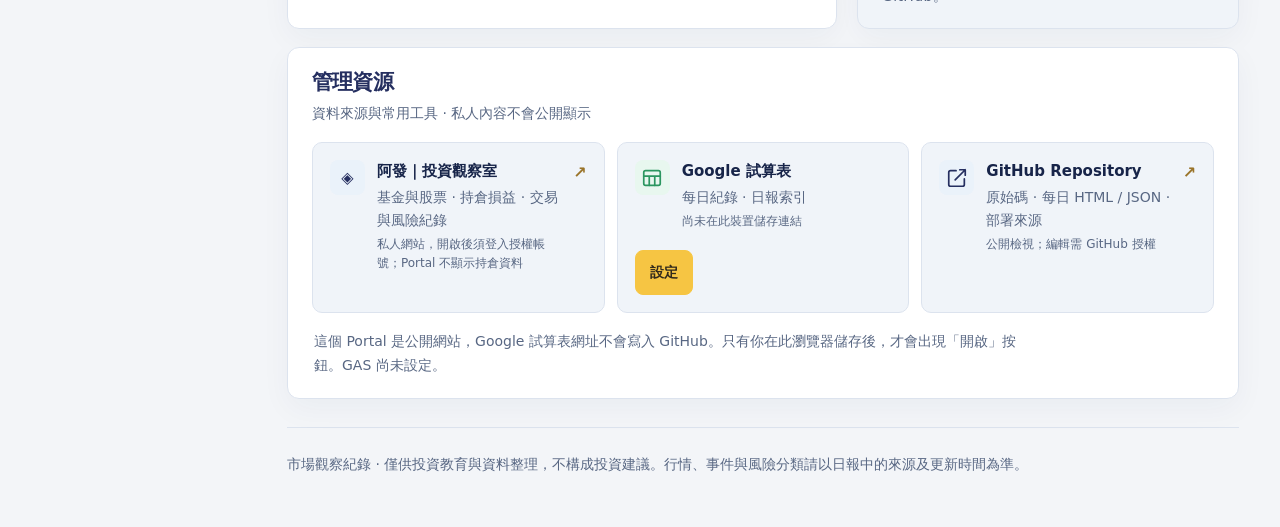
==== commit 596d89e8: "style: give latest market brief a warm gold charcoal spotlight" ====
--- a/index.html
+++ b/index.html
@@ -8,8 +8,8 @@
 <meta name="description" content="每日市場資訊入口網站，快速閱讀最新日報、歷史市場紀錄、風險摘要與重要事件。">
 <script src="./assets/theme.js"></script>
 <link rel="stylesheet" href="./assets/dashboard.css">
-<link rel="stylesheet" href="./assets/portal-impeccable.css?v=20261021-radius12">
-<link rel="stylesheet" href="./assets/portal-sidebar.css?v=20261021-leftnav">
+<link rel="stylesheet" href="./assets/portal-impeccable.css?v=20261021-feature-gold">
+<link rel="stylesheet" href="./assets/portal-sidebar.css?v=20261021-charcoal343434">
 </head>
 <body>
 <a class="skip-link" href="#dashboard">跳至主要內容</a>
--- a/assets/portal-impeccable.css
+++ b/assets/portal-impeccable.css
@@ -488,3 +488,195 @@
   #dashboard .index-line .num{font-size:clamp(29px,8.5vw,34px)}
   #dashboard .record-title{font-size:15px}
 }
+
+/* Dark cards · user's requested neutral charcoal #343434.
+   Keep semantic colors as small indicators, not as large navy card surfaces. */
+:root[data-theme="dark"]{
+  --portal-surface:#343434;
+  --portal-subtle:#3D3D3D;
+  --portal-line:#555555;
+  --portal-shadow:0 12px 28px rgba(0,0,0,.16);
+  --card:#343434;
+  --border:#555555;
+  --muted:#CCCCCC;
+}
+/* One consistent charcoal foundation for every main dashboard card. */
+:root[data-theme="dark"] #dashboard .panel,
+:root[data-theme="dark"] #dashboard .feature-panel,
+:root[data-theme="dark"] #dashboard .feature-panel:first-child,
+:root[data-theme="dark"] #dashboard .pulse-panel,
+:root[data-theme="dark"] #dashboard .pulse-panel:last-child,
+:root[data-theme="dark"] #dashboard #history,
+:root[data-theme="dark"] #dashboard #events,
+:root[data-theme="dark"] #dashboard #risks,
+:root[data-theme="dark"] #dashboard #system,
+:root[data-theme="dark"] #dashboard #resources{
+  background:#343434!important;
+  background-image:none!important;
+  border-color:#555555;
+  color:#F4F7FF;
+}
+:root[data-theme="dark"] #dashboard .feature-panel,
+:root[data-theme="dark"] #dashboard .feature-panel:first-child{
+  border-color:#656565;
+  box-shadow:0 12px 30px rgba(0,0,0,.20);
+}
+/* Retain distinctive slim risk/category markers, but not colored card fills. */
+:root[data-theme="dark"] #dashboard .pulse-panel{border-top:3px solid #72B4E2}
+:root[data-theme="dark"] #dashboard #history{border-top:3px solid #72B4E2}
+:root[data-theme="dark"] #dashboard #events{border-top:3px solid #63C9B5}
+:root[data-theme="dark"] #dashboard #risks{border-top:3px solid #F1A2B5}
+:root[data-theme="dark"] #dashboard #system{border-top:3px solid #E5A56C}
+:root[data-theme="dark"] #dashboard #resources{border-top:3px solid #F6C543}
+/* Nested surfaces use nearby neutral values so the card hierarchy remains legible. */
+:root[data-theme="dark"] #dashboard .pulse-panel .donut-hole{background:#343434}
+:root[data-theme="dark"] #dashboard .resource-item,
+:root[data-theme="dark"] #dashboard .resource-item:nth-child(2),
+:root[data-theme="dark"] #dashboard .resource-item:nth-child(3),
+:root[data-theme="dark"] #dashboard .resource-form{
+  background:#3D3D3D;
+  border-color:#565656;
+}
+:root[data-theme="dark"] #dashboard .resource-item:hover,
+:root[data-theme="dark"] #dashboard .resource-item:focus-within,
+:root[data-theme="dark"] #dashboard .resource-item:nth-child(2):hover,
+:root[data-theme="dark"] #dashboard .resource-item:nth-child(3):hover{
+  background:#474747;border-color:#F6C543
+}
+:root[data-theme="dark"] #dashboard .record-latest{background:#3D3D3D}
+:root[data-theme="dark"] #dashboard .record:hover,
+:root[data-theme="dark"] #dashboard .record:focus-visible{background:#444444}
+:root[data-theme="dark"] #dashboard .record-arrow{
+  background:transparent;color:#F4F7FF;border-color:#626262
+}
+:root[data-theme="dark"] #dashboard .search,
+:root[data-theme="dark"] #dashboard .resource-form input{
+  background:#292929;color:#F4F7FF;border-color:#636363
+}
+:root[data-theme="dark"] #dashboard .feature-panel .pill.grey{
+  background:#4A4A4A;color:#F4F7FF
+}
+:root[data-theme="dark"] #dashboard .feature-panel .pill.red{
+  background:#4F383F;color:#FFC6D3
+}
+:root[data-theme="dark"] #dashboard .feature-panel .pill.yellow{
+  background:#514432;color:#F9D8A2
+}
+:root[data-theme="dark"] #dashboard .feature-panel .pill.green{
+  background:#304A42;color:#B1EDDC
+}
+:root[data-theme="dark"] #dashboard .panel-sub,
+:root[data-theme="dark"] #dashboard .stat-description,
+:root[data-theme="dark"] #dashboard .resource-body small,
+:root[data-theme="dark"] #dashboard .resource-body em,
+:root[data-theme="dark"] #dashboard .record-status,
+:root[data-theme="dark"] #dashboard .record-date{
+  color:#D2D2D2
+}
+
+/* Featured report spotlight, 2026-10-21.
+   Only the latest brief gets a warm editorial spotlight; the rest of the
+   dark dashboard keeps the requested #343434 neutral cards. */
+:root{
+  --feature-warm-start:#4A4130;
+  --feature-warm-end:#343434;
+  --feature-gold:#F6C543;
+  --feature-gold-subtle:#EDD5A4;
+}
+#dashboard .feature-panel.top-panel,
+:root[data-theme="dark"] #dashboard .feature-panel.top-panel{
+  position:relative;
+  isolation:isolate;
+  overflow:hidden;
+  background:
+    radial-gradient(ellipse 82% 92% at 103% -13%,rgba(246,197,67,.18) 0%,rgba(246,197,67,0) 74%),
+    linear-gradient(133deg,var(--feature-warm-start) 0%,#3C3932 51%,var(--feature-warm-end) 100%) !important;
+  background-image:
+    radial-gradient(ellipse 82% 92% at 103% -13%,rgba(246,197,67,.18) 0%,rgba(246,197,67,0) 74%),
+    linear-gradient(133deg,var(--feature-warm-start) 0%,#3C3932 51%,var(--feature-warm-end) 100%) !important;
+  border:1px solid #8E784B !important;
+  border-top:3px solid var(--feature-gold) !important;
+  border-radius:var(--portal-radius);
+  color:#F4F7FF;
+  box-shadow:0 14px 32px rgba(21,23,27,.18),inset 0 1px 0 rgba(255,244,218,.12) !important;
+}
+#dashboard .feature-panel.top-panel::after{
+  content:"";
+  display:block;
+  pointer-events:none;
+  position:absolute;
+  right:-65px;
+  top:-85px;
+  width:210px;
+  height:210px;
+  border:1px solid rgba(246,197,67,.13);
+  border-radius:50%;
+  z-index:-1;
+}
+#dashboard .feature-panel.top-panel .feature-kicker{
+  display:inline-flex;gap:9px;align-items:center;
+  color:var(--feature-gold);
+  font-size:12px;
+  letter-spacing:.13em;
+  font-weight:800;
+}
+#dashboard .feature-panel.top-panel .feature-kicker::before{
+  content:"";
+  width:7px;
+  height:7px;
+  background:var(--feature-gold);
+  border-radius:50%;
+  box-shadow:0 0 0 4px rgba(246,197,67,.10);
+  flex:none;
+}
+#dashboard .feature-panel.top-panel h2{
+  color:#FFFFFF;
+  font-size:clamp(24px,2.15vw,30px);
+  letter-spacing:-.035em;
+}
+#dashboard .feature-panel.top-panel .feature-edition{
+  color:#E9E2D3;
+}
+#dashboard .feature-panel.top-panel .feature-top,
+#dashboard .feature-panel.top-panel .feature-footer{
+  border-color:rgba(246,197,67,.24);
+}
+#dashboard .feature-panel.top-panel .feature-market .snapshot-label{
+  color:#EEE1C6;
+}
+#dashboard .feature-panel.top-panel .index-line .num{
+  color:#FFF0CE;
+  font-weight:830;
+  letter-spacing:-.045em;
+  text-shadow:0 1px 0 rgba(0,0,0,.10);
+}
+#dashboard .feature-panel.top-panel .feature-copy,
+#dashboard .feature-panel.top-panel .feature-caption,
+#dashboard .feature-panel.top-panel .feature-footer{
+  color:#E9E2D3;
+}
+#dashboard .feature-panel.top-panel .cta{
+  background:var(--feature-gold);
+  border-color:var(--feature-gold);
+  color:#172449;
+  border-radius:var(--portal-radius-control);
+  box-shadow:0 5px 16px rgba(10,11,12,.16);
+}
+#dashboard .feature-panel.top-panel .cta:hover,
+#dashboard .feature-panel.top-panel .cta:focus-visible{
+  background:#FFE19A;
+  border-color:#FFE19A;
+  color:#172449;
+  box-shadow:0 7px 20px rgba(10,11,12,.2);
+}
+/* The market-movement colors stay semantic and independent of gold branding. */
+#dashboard .feature-panel.top-panel .index-line .delta{color:#FFB7C4}
+#dashboard .feature-panel.top-panel .index-line .delta.up{color:#A5EBCF}
+@media(max-width:700px){
+  #dashboard .feature-panel.top-panel::after{
+    right:-97px;top:-116px;width:195px;height:195px
+  }
+}
+@media(prefers-reduced-motion:reduce){
+  #dashboard .feature-panel.top-panel .cta:hover{transform:none}
+}
--- a/assets/portal-sidebar.css
+++ b/assets/portal-sidebar.css
@@ -1,6 +1,6 @@
 /* Fixed left navbar. Impeccable-inspired clarity; existing brand and 12/10/8px radii preserved. */
 :root{--sidebar-width:246px;--sidebar-surface:#fff;--sidebar-line:#dde4ef;--sidebar-hover:#f0f4f9;--sidebar-active:#fff4cf;--sidebar-icon:#65738b}
-:root[data-theme="dark"]{--sidebar-surface:#1a243b;--sidebar-line:#344462;--sidebar-hover:#263852;--sidebar-active:#453b24;--sidebar-icon:#bfcbe2}
+:root[data-theme="dark"]{--sidebar-surface:#292929;--sidebar-line:#505050;--sidebar-hover:#3E3E3E;--sidebar-active:#51452F;--sidebar-icon:#CCCCCC}
 .sidebar-brand-link{display:flex;align-items:center;gap:12px;min-width:0}
 .sidebar-logo{width:40px;height:40px;flex:0 0 40px;display:grid;place-items:center;border-radius:8px;background:#f6c543;color:#172449;font-size:14px;font-weight:850;letter-spacing:-.055em}
 .sidebar-brand-text{display:flex;flex-direction:column;gap:1px;min-width:0}
@@ -31,10 +31,10 @@
 .sidebar-theme-name{font-size:14px;font-weight:600;text-align:left;flex:1}
 .sidebar-theme .theme-label{font-size:12px;font-weight:650;color:var(--muted)}
 .sidebar-note{font-size:12px;line-height:1.5;color:var(--muted);margin:13px 8px 0}
-:root[data-theme="dark"] .portal-aside-links .sidebar-nav-link.is-current,:root[data-theme="dark"] .portal-aside-links .sidebar-nav-link[aria-current="location"]{background:#453b24;color:#f4f7ff;box-shadow:inset 3px 0 #f6c543}
-:root[data-theme="dark"] .portal-aside-links .sidebar-nav-link:hover{background:#263852;color:#f4f7ff}
-:root[data-theme="dark"] .sidebar-theme{background:#202b49;border-color:#344462}
-:root[data-theme="dark"] .sidebar-theme:hover{background:#263852}
+:root[data-theme="dark"] .portal-aside-links .sidebar-nav-link.is-current,:root[data-theme="dark"] .portal-aside-links .sidebar-nav-link[aria-current="location"]{background:#51452F;color:#f4f7ff;box-shadow:inset 3px 0 #f6c543}
+:root[data-theme="dark"] .portal-aside-links .sidebar-nav-link:hover{background:#3E3E3E;color:#f4f7ff}
+:root[data-theme="dark"] .sidebar-theme{background:#343434;border-color:#505050}
+:root[data-theme="dark"] .sidebar-theme:hover{background:#424242}
 @media(min-width:701px){
 .page-wrap{max-width:1660px}
 .shell{display:grid!important;grid-template-columns:var(--sidebar-width) minmax(0,1fr)!important;padding:0!important;gap:0!important;align-items:stretch}
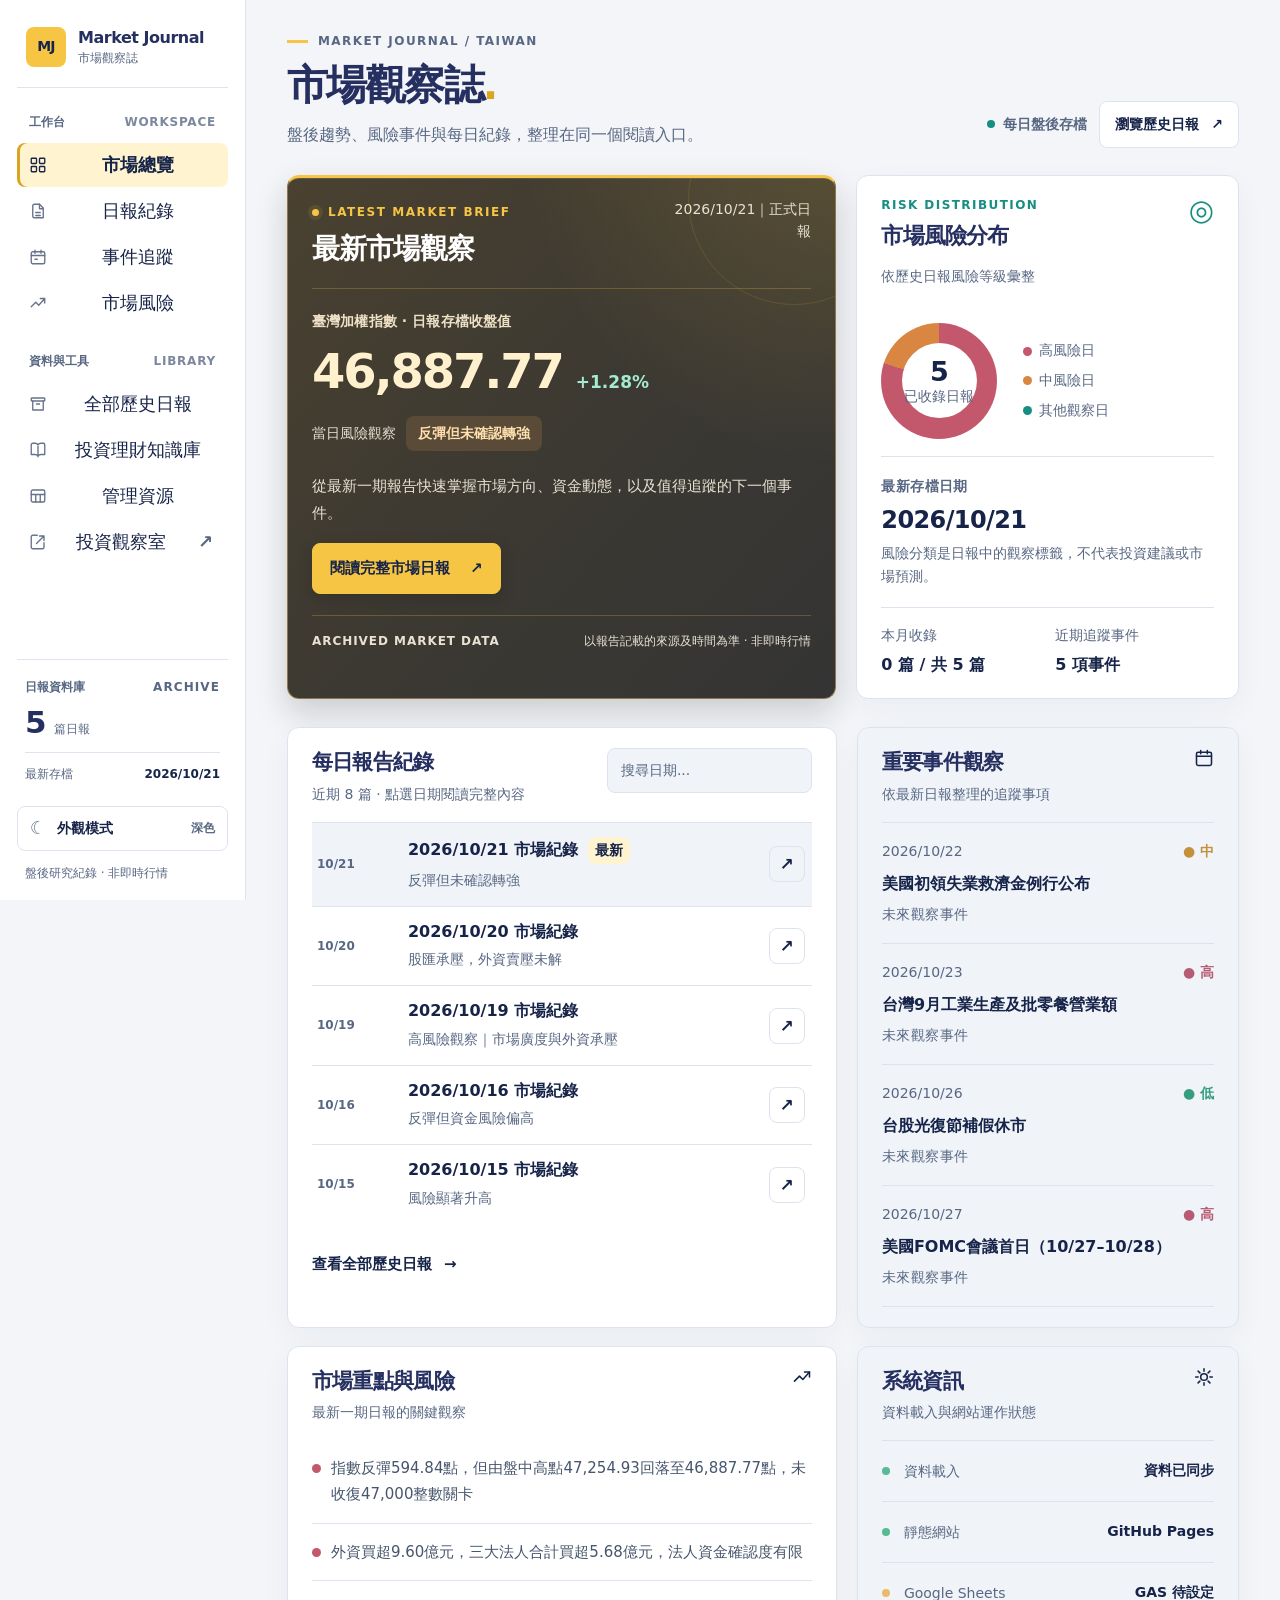
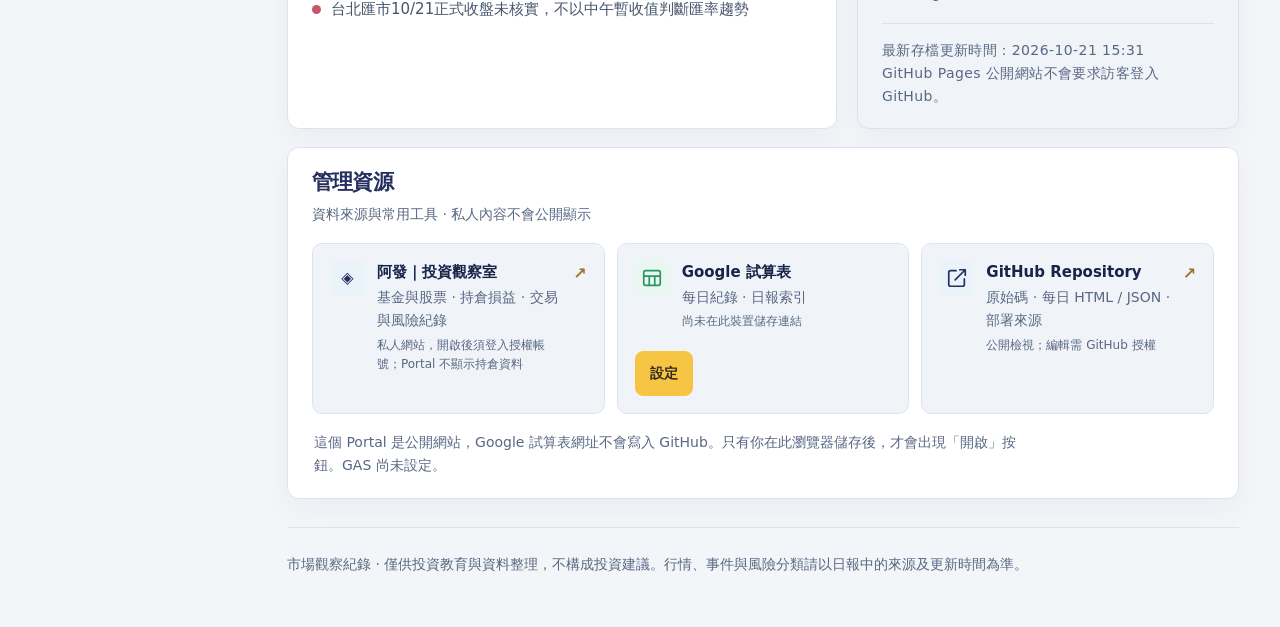
==== commit 9ac2d657: "Load updated sidebar active-state script without stale browser cache" ====
--- a/index.html
+++ b/index.html
@@ -172,5 +172,5 @@
   </main>
 </div></div>
 <script src="./assets/dashboard.js" defer></script>
-<script src="./assets/portal-sidebar.js" defer></script>
+<script src="./assets/portal-sidebar.js?v=20261022-navfix" defer></script>
 </body></html>
